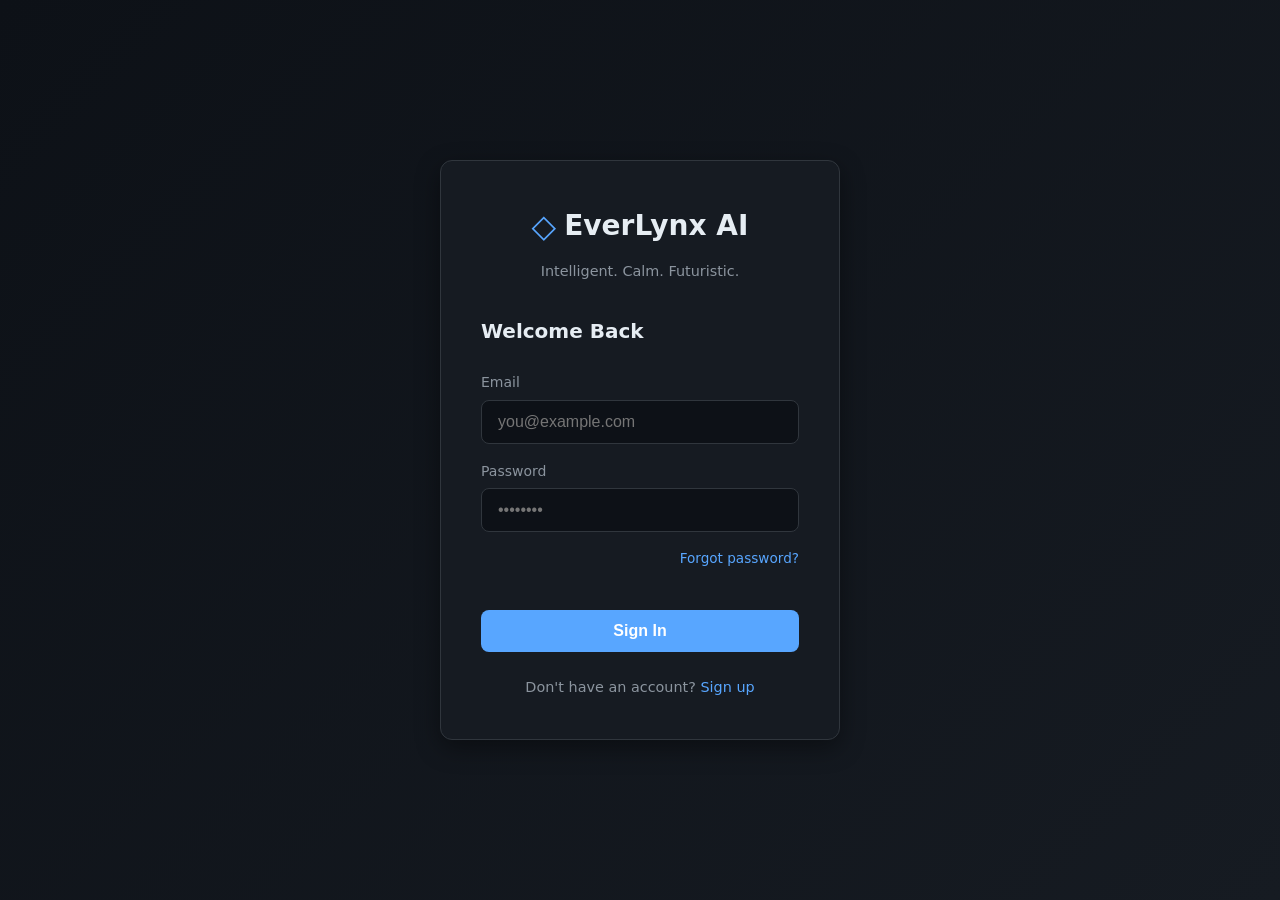
==== ai/index.html @ 21fb7fea "Update index.html" ====
<!DOCTYPE html>
<html lang="en">
<head>
    <link rel="icon" type="image/png" href="avatar.png">
    <meta charset="UTF-8">
    <meta name="viewport" content="width=device-width, initial-scale=1.0">
    <title>EverLynx AI</title>
    <link rel="stylesheet" href="style.css">
</head>
<body>
    <div id="auth-container" class="auth-container">
        <div class="auth-card">
            <div class="auth-header">
                <div class="logo">
                    <span class="logo-icon">◇</span>
                    <h1>EverLynx AI</h1>
                </div>
                <p class="auth-tagline">Intelligent. Calm. Futuristic.</p>
            </div>

            <form id="login-form" class="auth-form">
                <h2>Welcome Back</h2>
                <div class="input-group">
                    <label for="login-email">Email</label>
                    <input type="email" id="login-email" required placeholder="you@example.com">
                </div>
                <div class="input-group">
                    <label for="login-password">Password</label>
                    <input type="password" id="login-password" required placeholder="••••••••">
                </div>
                <div class="auth-row">
                    <a href="#" id="show-forgot" class="auth-link">Forgot password?</a>
                </div>
                <p id="login-error" class="auth-error"></p>
                <button type="submit" class="btn-primary">Sign In</button>
                <p class="auth-switch">Don't have an account? <a href="#" id="show-signup">Sign up</a></p>
            </form>

            <form id="signup-form" class="auth-form hidden">
                <h2>Create Account</h2>
                <div class="input-group">
                    <label for="signup-email">Email</label>
                    <input type="email" id="signup-email" required placeholder="you@example.com">
                </div>
                <div class="input-group">
                    <label for="signup-password">Password</label>
                    <input type="password" id="signup-password" required placeholder="••••••••" minlength="6">
                </div>
                <p id="signup-error" class="auth-error"></p>
                <button type="submit" class="btn-primary">Create Account</button>
                <p class="auth-switch">Already have an account? <a href="#" id="show-login">Sign in</a></p>
            </form>
        </div>
    </div>

    <div id="app-container" class="app-container">
        <aside class="sidebar">
            <div class="sidebar-header">
                <div class="logo">
                    <span class="logo-icon">◇</span>
                    <span class="logo-text">EverLynx AI</span>
                </div>
            </div>
            <nav class="sidebar-nav">
                <button id="btn-new-chat" class="nav-btn">
                    <span class="nav-icon">+</span>
                    New Chat
                </button>
                <div class="nav-section">
                    <h3>Chat History</h3>
                    <ul id="chat-history-list"></ul>
                </div>
            </nav>
            <div class="sidebar-footer">
                <button id="btn-settings" class="nav-btn">
                    <span class="nav-icon">⚙</span>
                    Settings
                </button>
                <button id="btn-profile" class="nav-btn">
                    <span id="sidebar-user-avatar" class="nav-icon">👤</span>
                    <span id="user-email-display">Profile</span>
                </button>
                <button id="btn-logout" class="nav-btn">
                    <span class="nav-icon">⎋</span>
                    Logout
                </button>
            </div>
        </aside>

        <main class="main-content">
            <header class="main-header">
                <button id="btn-toggle-sidebar" class="icon-btn" aria-label="Toggle sidebar">☰</button>
                <div class="header-actions">
                    <div class="theme-menu" id="theme-menu">
                        <button id="theme-menu-btn" class="theme-menu-btn" type="button" aria-haspopup="true" aria-expanded="false" title="Theme">
                            <span class="theme-menu-dot" aria-hidden="true"></span>
                            <span id="theme-menu-label" class="theme-menu-label">Dark</span>
                            <span class="theme-menu-chevron" aria-hidden="true">▾</span>
                        </button>
                        <div id="theme-menu-list" class="theme-menu-list hidden" role="menu" aria-label="Theme menu">
                            <button class="theme-menu-item" type="button" data-theme="dark" role="menuitem">Dark</button>
                            <button class="theme-menu-item" type="button" data-theme="everlynx" role="menuitem">Everlynx</button>
                        </div>
                    </div>
                </div>
            </header>

            <div class="chat-area">
                <div id="welcome-screen" class="welcome-screen">
                    <h2>EverLynx AI</h2>
                    <p>Your intelligent assistant for writing, code, and general Q&A.</p>
                    <div class="welcome-suggestions">
                        <button class="suggestion-btn" data-prompt="Help me write a professional email">✉️ Writing assistance</button>
                        <button class="suggestion-btn" data-prompt="Generate a React component for a todo list">💻 Code generation</button>
                        <button class="suggestion-btn" data-prompt="What are the best practices for API design?">❓ General Q&A</button>
                    </div>
                </div>
                <div id="chat-messages" class="chat-messages"></div>
            </div>

            <div class="input-area">
                <div class="input-wrapper">
                    <textarea id="chat-input" placeholder="Message EverLynx AI..." rows="1"></textarea>
                    <button id="btn-send" class="send-btn" aria-label="Send message">
                        <span>→</span>
                    </button>
                </div>
            </div>
        </main>
    </div>

    <div id="settings-modal" class="modal hidden">
        <div class="modal-content">
            <div class="modal-header">
                <h2>Settings</h2>
                <button id="btn-close-settings" class="icon-btn">×</button>
            </div>
            <div class="modal-body">
                <div class="setting-item">
                    <label>Background Music</label>
                    <div class="music-settings-container">
                        <div class="music-info">
                            <span id="settings-now-playing">Default Theme</span>
                            <audio id="settings-audio" loop autoplay preload="auto">
                                <source id="audio-source" src="default-music.mp3" type="audio/mpeg">
                            </audio>
                        </div>
                        
                        <div class="music-controls">
                            <button type="button" id="btn-settings-play" class="theme-btn">▶ Play</button>
                            <input type="file" id="music-upload-input" accept="audio/*,video/mp4" class="hidden">
                        </div>
                        <div class="volume-control">
                            <span class="nav-icon"></span>
                            <input type="range" id="music-volume" min="0" max="1" step="0.01" value="0.5">
                        </div>
                    </div>
                </div>
                

                <div class="setting-item">
                    <label>Profile Picture</label>
                    <div class="pfp-upload-container">
                        <img id="settings-pfp-preview" src="default-avatar.png" alt="Profile Preview" class="avatar-img">
                        <div class="pfp-controls">
                            <input type="file" id="pfp-upload-input" accept="image/*" class="hidden">
                            <button type="button" class="theme-btn" onclick="document.getElementById('pfp-upload-input').click()">Choose Image</button>
                        </div>
                    </div>
                </div>
                <div class="setting-item">
                    <label>Theme</label>
                    <div class="theme-toggle">
                        <button id="theme-dark" class="theme-btn">Dark</button>
                        <button id="theme-everlynx" class="theme-btn">Everlynx</button>
                    </div>
                    <p class="setting-hint">You can also switch themes from the header dropdown.</p>
                </div>
            </div>
        </div>
    </div>

    <div id="forgot-modal" class="modal hidden">
        <div class="modal-content">
            <div class="modal-header">
                <h2>Reset Password</h2>
                <button id="btn-close-forgot" class="icon-btn">×</button>
            </div>
            <div class="modal-body">
                <form id="forgot-form" class="auth-form">
                    <div class="input-group">
                        <label for="forgot-email">Email</label>
                        <input type="email" id="forgot-email" required placeholder="you@example.com">
                    </div>
                    <div class="input-group">
                        <label for="forgot-new-password">New Password</label>
                        <input type="password" id="forgot-new-password" required minlength="6" placeholder="••••••••">
                    </div>
                    <p id="forgot-error" class="auth-error"></p>
                    <button type="submit" class="btn-primary">Update Password</button>
                </form>
                <p class="setting-hint">This is a frontend-only demo. Password resets update your local browser storage only.</p>
            </div>
        </div>
    </div>

    <div id="offline-banner" class="offline-banner hidden">
        You're offline. AI features require an internet connection.
    </div>

    <script src="script.js"></script>
</body>
</html>
---- ai/style.css ----
:root {
    --sidebar-w: 260px;
    --header-h: 72px; 
    --input-h: 120px;
    --bg-primary: #0d1117;
    --bg-secondary: #161b22;
    --bg-tertiary: #21262d;
    --bg-hover: #30363d;
    --text-primary: #e6edf3;
    --text-secondary: #8b949e;
    --accent: #58a6ff;
    --accent-hover: #79b8ff;
    --accent-muted: rgba(88, 166, 255, 0.15);
    --border: #30363d;
    --user-bubble: #ffffff45;
    --assistant-bubble: #21262d;
    --error: #f85149;
    --success: #3fb950;
    --shadow: rgba(0, 0, 0, 0.4);
}

[data-theme="everlynx"] {
    --bg-primary: rgba(10, 8, 18, 0.82);
    --bg-secondary: rgba(18, 14, 28, 0.72);
    --bg-tertiary: rgba(24, 18, 40, 0.72);
    --bg-hover: rgba(36, 26, 60, 0.78);
    --text-primary: #efe9ff;
    --text-secondary: rgba(239, 233, 255, 0.72);
    --accent: #b36bff;
    --accent-hover: #d0a0ff;
    --accent-muted: rgba(179, 107, 255, 0.22);
    --border: rgba(179, 107, 255, 0.22);
    --user-bubble: rgba(179, 107, 255, 0.90);
    --assistant-bubble: rgba(20, 16, 32, 0.70);
    --error: #ff6bb0;
    --success: #b36bff;
    --shadow: rgba(0, 0, 0, 0.6);
}

[data-theme="everlynx"] body {
    position: relative;
}

[data-theme="everlynx"] body::before {
    content: '';
    position: fixed;
    inset: 0;
    background: #0a0812 url('background.gif') center center / cover no-repeat;
    filter: blur(18px) saturate(1.25) contrast(1.05);
    z-index: -2;
}

[data-theme="everlynx"] body::after {
    content: '';
    position: fixed;
    inset: 0;
    background: radial-gradient(1200px 600px at 55% 55%, rgba(179,107,255,0.25), rgba(10,8,18,0.72) 55%, rgba(10,8,18,0.88));
    z-index: -1;
}

[data-theme="everlynx"] .sidebar,
[data-theme="everlynx"] .main-content,
[data-theme="everlynx"] .main-header,
[data-theme="everlynx"] .input-area {
    background: var(--bg-secondary);
    backdrop-filter: blur(14px);
    -webkit-backdrop-filter: blur(14px);
    left: 0;
}

[data-theme="everlynx"] .auth-card {
    background: var(--bg-secondary);
    backdrop-filter: blur(8px);
}
[data-theme="everlynx"] .main-header{
    width: 98.8%;
}
[data-theme="everlynx"] .input-area {
    width: 99.0%;
}

*, *::before, *::after {
    box-sizing: border-box;
    margin: 0;
    padding: 0;
}

html {
    font-size: 16px;
    scroll-behavior: smooth;
}

body {
    font-family: 'Segoe UI', system-ui, -apple-system, sans-serif;
    background: var(--bg-primary);
    color: var(--text-primary);
    line-height: 1.6;
    min-height: 100vh;
    overflow: hidden;
    transition: background 0.3s ease, color 0.3s ease;
}

.auth-row {
    display: flex;
    justify-content: flex-end;
    margin: 0.25rem 0 0.75rem;
}

.auth-link {
    font-size: 0.85rem;
    color: var(--accent);
    text-decoration: none;
}

.auth-link:hover {
    text-decoration: underline;
}

.auth-container {
    min-height: 100vh;
    display: flex;
    align-items: center;
    justify-content: center;
    padding: 1.5rem;
    background: linear-gradient(135deg, var(--bg-primary) 0%, var(--bg-secondary) 100%);
}

.auth-card {
    width: 100%;
    max-width: 400px;
    background: var(--bg-secondary);
    border: 1px solid var(--border);
    border-radius: 12px;
    padding: 2.5rem;
    box-shadow: 0 8px 24px var(--shadow);
    animation: fadeIn 0.4s ease;
}

.auth-header {
    text-align: center;
    margin-bottom: 2rem;
}

.auth-header .logo {
    display: flex;
    align-items: center;
    justify-content: center;
    gap: 0.5rem;
    margin-bottom: 0.5rem;
}

.auth-header .logo-icon {
    font-size: 2rem;
    color: var(--accent);
}

.auth-header h1 {
    font-size: 1.75rem;
    font-weight: 600;
}

.auth-tagline {
    color: var(--text-secondary);
    font-size: 0.9rem;
}

.auth-form h2 {
    font-size: 1.25rem;
    margin-bottom: 1.5rem;
    font-weight: 600;
}

.input-group {
    margin-bottom: 1rem;
}

.input-group label {
    display: block;
    font-size: 0.875rem;
    font-weight: 500;
    margin-bottom: 0.375rem;
    color: var(--text-secondary);
}

.input-group input {
    width: 100%;
    padding: 0.75rem 1rem;
    font-size: 1rem;
    border: 1px solid var(--border);
    border-radius: 8px;
    background: var(--bg-primary);
    color: var(--text-primary);
    transition: border-color 0.2s;
}

.input-group input:focus {
    outline: none;
    border-color: var(--accent);
    box-shadow: 0 0 0 3px var(--accent-muted);
}

.auth-error {
    color: var(--error);
    font-size: 0.875rem;
    margin-bottom: 0.5rem;
    min-height: 1.25rem;
}

.btn-primary {
    width: 100%;
    padding: 0.75rem 1rem;
    font-size: 1rem;
    font-weight: 600;
    color: white;
    background: var(--accent);
    border: none;
    border-radius: 8px;
    cursor: pointer;
    transition: background 0.2s, transform 0.1s;
}

.btn-primary:hover {
    background: var(--accent-hover);
}

.btn-primary:active {
    transform: scale(0.98);
}

.auth-switch {
    text-align: center;
    margin-top: 1.5rem;
    font-size: 0.9rem;
    color: var(--text-secondary);
}

.auth-switch a {
    color: var(--accent);
    text-decoration: none;
}

.auth-switch a:hover {
    text-decoration: underline;
}

.hidden {
    display: none !important;
}

.app-container {
    display: flex;
    height: 100vh;
}

.sidebar {
    width: var(--sidebar-w);
    min-width: var(--sidebar-w);
    max-width: var(--sidebar-w);
    flex-shrink: 0;
    flex-grow: 0;
    background: var(--bg-secondary);
    border-right: 1px solid var(--border);
    display: flex;
    flex-direction: column;
    transition: transform 0.3s ease, margin 0.3s ease;
    position: fixed;
    top: 0;
    left: 0;
    bottom: 0;
    z-index: 30;
}

.sidebar-header {
    padding: 1.25rem;
    border-bottom: 1px solid var(--border);
}

.sidebar .logo {
    display: flex;
    align-items: center;
    gap: 0.5rem;
}

.sidebar .logo-icon {
    font-size: 1.5rem;
    color: var(--accent);
}

.logo-text {
    font-size: 1.125rem;
    font-weight: 600;
}

.sidebar-nav {
    flex: 1;
    overflow-y: auto;
    padding: 1rem 0;
}

.nav-btn {
    display: flex;
    align-items: center;
    gap: 0.75rem;
    width: 100%;
    padding: 0.75rem 1.25rem;
    font-size: 0.9rem;
    background: none;
    border: none;
    color: var(--text-primary);
    cursor: pointer;
    transition: background 0.2s;
    text-align: left;
}

.nav-btn:hover {
    background: var(--bg-hover);
}

.nav-icon {
    font-size: 1.1rem;
}

.nav-section {
    margin-top: 1.5rem;
    padding: 0 1rem;
}

.nav-section h3 {
    font-size: 0.75rem;
    font-weight: 600;
    text-transform: uppercase;
    letter-spacing: 0.05em;
    color: var(--text-secondary);
    margin-bottom: 0.5rem;
    padding: 0 0.5rem;
}

.nav-section ul {
    list-style: none;
}

.nav-section li {
    margin-bottom: 0.25rem;
}

.nav-section .nav-btn {
    padding: 0.5rem 0.75rem;
    font-size: 0.85rem;
    border-radius: 6px;
}

.chat-history-item {
    white-space: nowrap;
    overflow: hidden;
    text-overflow: ellipsis;
}

.sidebar-footer {
    padding: 1rem;
    border-top: 1px solid var(--border);
}

.sidebar-footer .nav-btn {
    margin-bottom: 0.25rem;
}

.main-content {
    flex: 1;
    display: flex;
    flex-direction: column;
    min-width: 0;
    margin-left: var(--sidebar-w);
    height: 100vh;
}

.main-header {
    display: flex;
    align-items: center;
    justify-content: space-between;
    padding: 1rem 1.5rem;
    border-bottom: 1px solid var(--border);
    background: var(--bg-secondary);
    position: fixed;
    top: 0;
    left: var(--sidebar-w);
    right: 0;
    z-index: 25;
    padding: 19px;
    width: 85.7%;
    transform: translateZ(0);
}

.icon-btn {
    width: 40px;
    height: 40px;
    display: flex;
    align-items: center;
    justify-content: center;
    font-size: 1.25rem;
    background: none;
    border: none;
    color: var(--text-primary);
    cursor: pointer;
    border-radius: 8px;
    transition: background 0.2s;
}

.icon-btn:hover {
    background: var(--bg-hover);
}

.theme-menu {
    position: relative;
}

.theme-menu-btn {
    display: inline-flex;
    align-items: center;
    gap: 0.6rem;
    padding: 0.45rem 0.7rem;
    font-size: 0.85rem;
    font-weight: 600;
    background: var(--bg-tertiary);
    border: 1px solid var(--border);
    border-radius: 10px;
    color: var(--text-primary);
    cursor: pointer;
    transition: background 0.2s, border-color 0.2s, transform 0.1s;
}

.theme-menu-btn:hover {
    background: var(--bg-hover);
}

.theme-menu-btn:active {
    transform: scale(0.98);
}

.theme-menu-dot {
    width: 10px;
    height: 10px;
    border-radius: 50%;
    background: var(--accent);
    box-shadow: 0 0 0 4px var(--accent-muted);
}

.theme-menu-label {
    letter-spacing: 0.01em;
}

.theme-menu-chevron {
    opacity: 0.8;
}

.theme-menu-list {
    position: absolute;
    right: 0;
    top: calc(100% + 10px);
    min-width: 180px;
    background: var(--bg-secondary);
    border: 1px solid var(--border);
    border-radius: 12px;
    padding: 0.35rem;
    box-shadow: 0 18px 48px var(--shadow);
    backdrop-filter: blur(14px);
    transform-origin: top right;
    animation: fadeIn 0.12s ease;
    z-index: 50;
}

.theme-menu-item {
    width: 100%;
    text-align: left;
    padding: 0.65rem 0.7rem;
    border: none;
    border-radius: 10px;
    background: transparent;
    color: var(--text-primary);
    cursor: pointer;
    transition: background 0.15s;
    font-weight: 600;
}

.theme-menu-item:hover {
    background: var(--bg-hover);
}

.theme-menu-item.active {
    background: var(--accent-muted);
    border: 1px solid var(--border);
}

.chat-area {
    overflow-y: auto;
    height: 100vh;
    padding: calc(var(--header-h) + 1rem) 1.5rem calc(var(--input-h) + 1rem);
}

.welcome-screen {
    max-width: 640px;
    margin: 4rem auto;
    text-align: center;
    animation: fadeIn 0.5s ease;
}

.welcome-screen h2 {
    font-size: 2rem;
    margin-bottom: 0.5rem;
    background: linear-gradient(135deg, var(--accent), #a371f7);
    -webkit-background-clip: text;
    -webkit-text-fill-color: transparent;
    background-clip: text;
}

.welcome-screen p {
    color: var(--text-secondary);
    margin-bottom: 2rem;
}

.welcome-suggestions {
    display: flex;
    flex-wrap: wrap;
    gap: 0.75rem;
    justify-content: center;
}

.suggestion-btn {
    padding: 0.75rem 1.25rem;
    font-size: 0.9rem;
    background: var(--bg-tertiary);
    border: 1px solid var(--border);
    border-radius: 8px;
    color: var(--text-primary);
    cursor: pointer;
    transition: all 0.2s;
}

.suggestion-btn:hover {
    background: var(--accent-muted);
    border-color: var(--accent);
}

.chat-messages {
    max-width: 800px;
    margin: 0 auto;
}

.message {
    margin-bottom: 1.5rem;
    animation: slideUp 0.3s ease;
}

.message-header {
    display: flex;
    align-items: center;
    gap: 0.5rem;
    margin-bottom: 0.5rem;
}

.message-avatar {
    width: 32px;
    height: 32px;
    border-radius: 50%;
    display: flex;
    align-items: center;
    justify-content: center;
    font-size: 0.9rem;
    overflow: hidden;
}

.avatar-img {
    width: 100%;
    height: 100%;
    object-fit: cover;
    display: block;
}

.message.user .message-avatar {
    background: var(--user-bubble);
}

.message.assistant .message-avatar {
    background: var(--accent);
}

.message-role {
    font-size: 0.875rem;
    font-weight: 600;
}

.message-content {
    padding: 1rem 1.25rem;
    border-radius: 12px;
    line-height: 1.7;
    word-wrap: break-word;
}

.message-content:not(.markdown) {
    white-space: pre-wrap;
}

.message-content.markdown {
    white-space: normal;
}

.message.user .message-content {
    background: var(--user-bubble);
    color: white;
    margin-left: 2.5rem;
}

.message.assistant .message-content {
    background: var(--assistant-bubble);
    border: 1px solid var(--border);
    margin-left: 2.5rem;
}

.message.streaming .message-content::after {
    content: '▌';
    animation: blink 1s infinite;
    color: var(--accent);
}

.message-content .code-block {
    display: block;
    margin: 0.75rem 0;
    padding: 1rem;
    background: var(--bg-primary);
    border: 1px solid var(--border);
    border-radius: 8px;
    overflow-x: auto;
    font-family: 'Consolas', 'Monaco', monospace;
    font-size: 0.875rem;
    line-height: 1.5;
}

.message-content h1,
.message-content h2,
.message-content h3,
.message-content h4 {
    margin: 1rem 0 0.5rem;
    font-weight: 600;
    line-height: 1.3;
}

.message-content h1 { font-size: 1.5rem; }
.message-content h2 { font-size: 1.25rem; }
.message-content h3 { font-size: 1.1rem; }
.message-content h4 { font-size: 1rem; }

.message-content h1:first-child,
.message-content h2:first-child,
.message-content h3:first-child,
.message-content h4:first-child {
    margin-top: 0;
}

.message-content p {
    margin: 0.5rem 0;
}

.message-content ul,
.message-content ol {
    margin: 0.5rem 0;
    padding-left: 1.5rem;
}

.message-content li {
    margin: 0.25rem 0;
}

.message-content strong {
    font-weight: 700;
}

.message-content em {
    font-style: italic;
}

.message-content code {
    font-family: 'Consolas', 'Monaco', monospace;
    font-size: 0.9em;
    background: var(--bg-primary);
    padding: 0.15em 0.4em;
    border-radius: 4px;
}

.message-content .code-block code {
    padding: 0;
    background: none;
}

.input-area {
    padding: 1rem 1.5rem 1.5rem;
    position: fixed;
    left: var(--sidebar-w);
    right: 0;
    bottom: 0;
    z-index: 25;
    transform: translateZ(0);
}

.input-wrapper {
    display: flex;
    gap: 0.75rem;
    align-items: flex-end;
    max-width: 800px;
    margin: 0 auto;
    padding: 0.5rem;
    background: var(--bg-primary);
    border: 1px solid var(--border);
    border-radius: 12px;
    transition: border-color 0.2s;
}

.input-wrapper:focus-within {
    border-color: var(--accent);
    box-shadow: 0 0 0 3px var(--accent-muted);
}

#chat-input {
    flex: 1;
    padding: 0.75rem 0;
    font-size: 1rem;
    background: none;
    border: none;
    color: var(--text-primary);
    resize: none;
    font-family: inherit;
    line-height: 1.5;
}

#chat-input::placeholder {
    color: var(--text-secondary);
}

#chat-input:focus {
    outline: none;
}

.send-btn {
    width: 44px;
    height: 44px;
    display: flex;
    align-items: center;
    justify-content: center;
    font-size: 1.25rem;
    background: var(--accent);
    color: white;
    border: none;
    border-radius: 10px;
    cursor: pointer;
    transition: background 0.2s, transform 0.1s;
}

.send-btn:hover {
    background: var(--accent-hover);
}

.send-btn:active {
    transform: scale(0.95);
}

.send-btn:disabled {
    opacity: 0.5;
    cursor: not-allowed;
}

.input-hint {
    text-align: center;
    font-size: 0.75rem;
    color: var(--text-secondary);
    margin-top: 0.5rem;
}

.modal {
    position: fixed;
    inset: 0;
    background: rgba(0, 0, 0, 0.6);
    display: flex;
    align-items: center;
    justify-content: center;
    z-index: 1000;
    padding: 1rem;
    animation: fadeIn 0.2s ease;
}

.modal-content {
    width: 100%;
    max-width: 480px;
    background: var(--bg-secondary);
    border: 1px solid var(--border);
    border-radius: 12px;
    box-shadow: 0 16px 48px var(--shadow);
    animation: slideUp 0.3s ease;
}

.modal-header {
    display: flex;
    align-items: center;
    justify-content: space-between;
    padding: 1.25rem 1.5rem;
    border-bottom: 1px solid var(--border);
}

.modal-header h2 {
    font-size: 1.25rem;
}

.modal-body {
    padding: 1.5rem;
}

.setting-item {
    margin-bottom: 1.5rem;
}

.setting-item:last-child {
    margin-bottom: 0;
}

.setting-item label {
    display: block;
    font-size: 0.875rem;
    font-weight: 500;
    margin-bottom: 0.5rem;
}

.setting-item input {
    width: 100%;
    padding: 0.75rem 1rem;
    font-size: 0.9rem;
    border: 1px solid var(--border);
    border-radius: 8px;
    background: var(--bg-primary);
    color: var(--text-primary);
}

.setting-hint {
    font-size: 0.8rem;
    color: var(--text-secondary);
    margin-top: 0.5rem;
}

.theme-toggle {
    display: flex;
    gap: 0.5rem;
}

.theme-btn {
    padding: 0.5rem 1rem;
    font-size: 0.9rem;
    background: var(--bg-tertiary);
    border: 1px solid var(--border);
    border-radius: 8px;
    color: var(--text-primary);
    cursor: pointer;
    transition: all 0.2s;
}

.theme-btn.active {
    background: var(--accent-muted);
    border-color: var(--accent);
    color: var(--accent);
}

.theme-btn:hover {
    background: var(--bg-hover);
}

.offline-banner {
    position: fixed;
    bottom: 0;
    left: 0;
    right: 0;
    padding: 0.75rem 1.5rem;
    background: var(--error);
    color: white;
    text-align: center;
    font-size: 0.9rem;
    z-index: 999;
    animation: slideUp 0.3s ease;
}

@keyframes fadeIn {
    from { opacity: 0; }
    to { opacity: 1; }
}

@keyframes slideUp {
    from {
        opacity: 0;
        transform: translateY(10px);
    }
    to {
        opacity: 1;
        transform: translateY(0);
    }
}

@keyframes blink {
    0%, 50% { opacity: 1; }
    51%, 100% { opacity: 0; }
}
@media (max-width: 768px) {
    .sidebar {
        position: fixed;
        top: 0;
        left: 0;
        bottom: 0;
        z-index: 100;
        transform: translateX(-100%);
    }

    .sidebar.open {
        transform: translateX(0);
    }

    .main-content {
        width: 100%;
        margin-left: 0;
    }

    .main-header {
        left: 0;
    }

    .input-area {
        left: 0;
    }

    .welcome-screen {
        margin: 2rem auto;
    }

    .welcome-screen h2 {
        font-size: 1.5rem;
    }

    .welcome-suggestions {
        flex-direction: column;
    }

    .suggestion-btn {
        width: 100%;
    }

    .message.user .message-content,
    .message.assistant .message-content {
        margin-left: 0;
    }
}

@media (max-width: 480px) {
    .auth-card {
        padding: 1.5rem;
    }

    .chat-area {
        padding-left: 1rem;
        padding-right: 1rem;
    }

    .input-area {
        padding: 0.75rem 1rem;
    }
}
.pfp-upload-container {
    display: flex;
    align-items: center;
    gap: 1.5rem;
    margin-top: 0.5rem;
}

#settings-pfp-preview {
    width: 60px;
    height: 60px;
    border-radius: 50%;
    object-fit: cover;
    border: 2px solid var(--accent);
}

[data-theme="everlynx"] #settings-pfp-preview {
    border-color: rgba(179, 107, 255, 0.5);
    box-shadow: 0 0 10px rgba(179, 107, 255, 0.2);
}
#sidebar-user-avatar .avatar-img {
    width: 20px;
    height: 20px;
    border-radius: 50%;
    object-fit: cover;
    display: inline-block;
    vertical-align: middle;
}

.pfp-controls {
    display: flex;
    flex-direction: column;
    gap: 0.5rem;
}

.error-btn {
    color: var(--error) !important;
    border-color: rgba(248, 81, 73, 0.3) !important;
}

.error-btn:hover {
    background: rgba(248, 81, 73, 0.1) !important;
}
#sidebar-user-avatar {
    display: inline-flex;
    align-items: center;
    justify-content: center;
    width: 24px;
    height: 24px;
    flex-shrink: 0;
}

#sidebar-user-avatar .avatar-img {
    width: 100%;
    height: 100%;
    border-radius: 50%;
    object-fit: cover;
}

.default-pfp {
    background: var(--bg-tertiary);
    size: 100%;
    padding: 2px;
    border: 1px solid var(--border);
}
.music-settings-container {
    background: var(--bg-primary);
    border: 1px solid var(--border);
    border-radius: 12px;
    padding: 1rem;
    display: flex;
    flex-direction: column;
    gap: 1rem;
}

.music-info {
    font-weight: 600;
    color: var(--accent);
    text-align: center;
    border-bottom: 1px solid var(--border);
    padding-bottom: 0.5rem;
}

.music-controls {
    display: flex;
    gap: 0.5rem;
    justify-content: center;
}

[data-theme="everlynx"] .music-settings-container {
    background: rgba(30, 20, 50, 0.4);
    border-color: rgba(179, 107, 255, 0.2);
}
#music-name-input {
    width: 100%;
    padding: 12px;
    margin: 20px 0;
    background: rgba(255, 255, 255, 0.05);
    border: 1px solid rgba(179, 107, 255, 0.3);
    border-radius: 6px;
    color: white;
    font-size: 1rem;
}

#music-name-input:focus {
    border-color: var(--accent);
    outline: none;
}

::-webkit-scrollbar {
    width: 6px;
    height: 6px;
}

::-webkit-scrollbar-track {
    background: transparent;
}

::-webkit-scrollbar-thumb {
    background: rgba(179, 107, 255, 0.2); 
    border-radius: 10px;
    transition: background 0.3s ease;
}

::-webkit-scrollbar-thumb:hover {
    background: rgba(179, 107, 255, 0.5); 
    box-shadow: 0 0 10px rgba(179, 107, 255, 0.2);
}

* {
    scrollbar-width: thin;
    scrollbar-color: rgba(179, 107, 255, 0.2) transparent;
}
.chat-area::-webkit-scrollbar,
.sidebar-nav::-webkit-scrollbar {
    width: 4px;
}

.chat-area:hover::-webkit-scrollbar-thumb,
.sidebar-nav:hover::-webkit-scrollbar-thumb {
    background: var(--accent); 

}
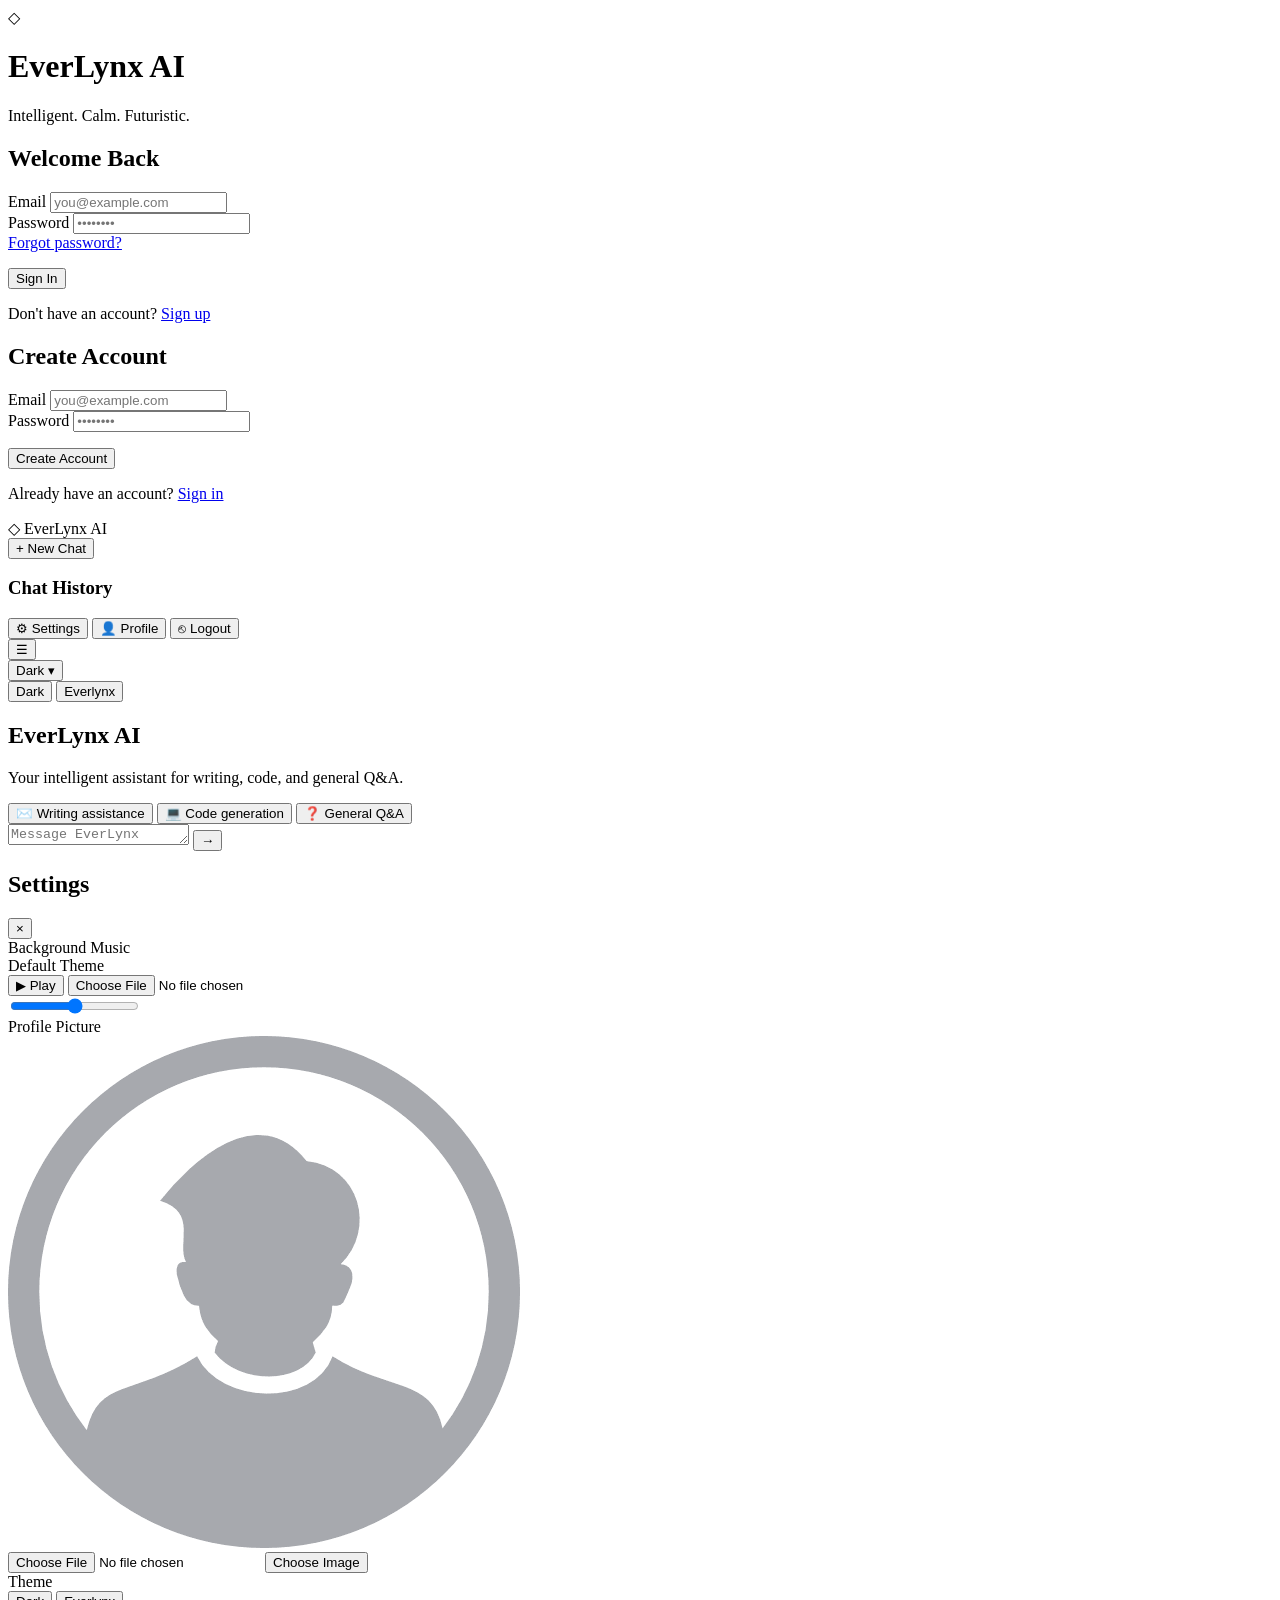
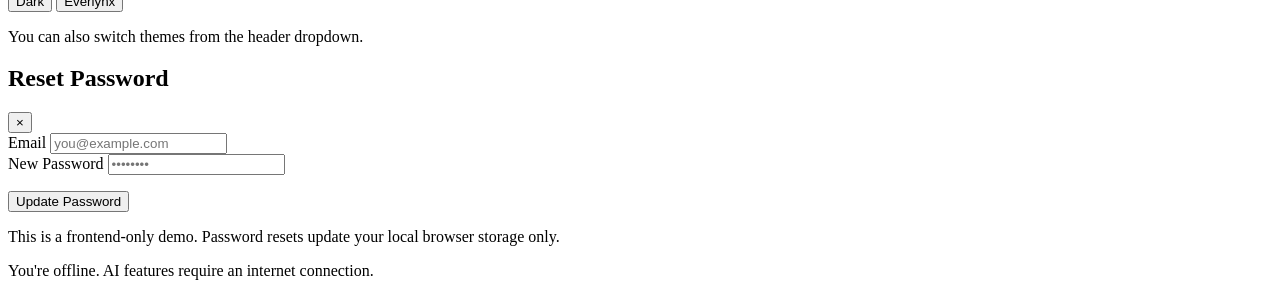
==== commit ea613003: "Update index.html" ====
--- a/ai/index.html
+++ b/ai/index.html
@@ -4,8 +4,8 @@
     <link rel="icon" type="image/png" href="avatar.png">
     <meta charset="UTF-8">
     <meta name="viewport" content="width=device-width, initial-scale=1.0">
-    <title>EverLynx AI</title>
-    <link rel="stylesheet" href="style.css">
+    <title>Everlynx AI</title>
+    <link rel="stylesheet" href="everlynx.css">
 </head>
 <body>
     <div id="auth-container" class="auth-container">
@@ -212,3 +212,4 @@
 </body>
 </html>
 
+
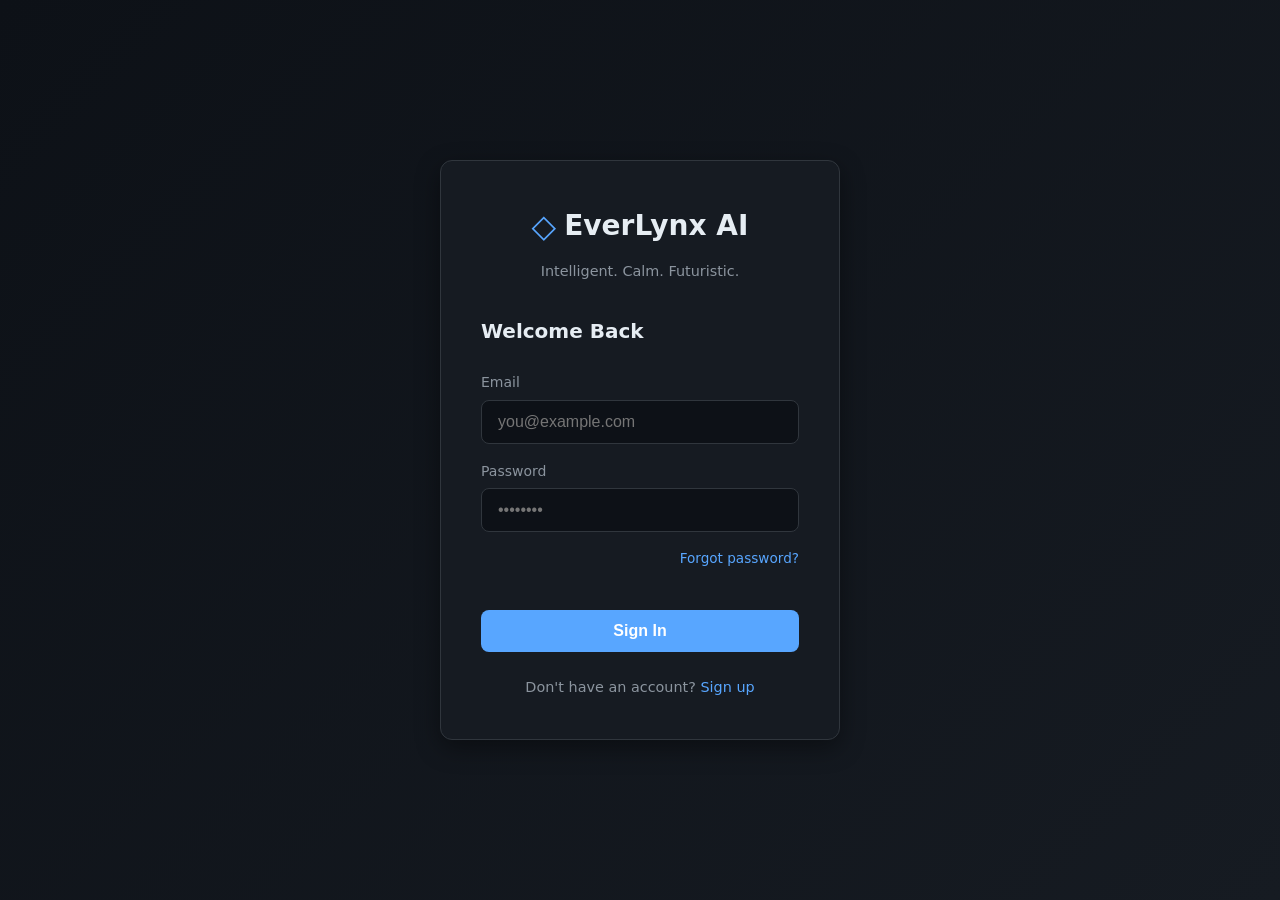
==== commit 3a68f248: "Add files via upload" ====
--- a/ai/index.html
+++ b/ai/index.html
@@ -4,8 +4,8 @@
     <link rel="icon" type="image/png" href="avatar.png">
     <meta charset="UTF-8">
     <meta name="viewport" content="width=device-width, initial-scale=1.0">
-    <title>Everlynx AI</title>
-    <link rel="stylesheet" href="everlynx.css">
+    <title>EverLynx AI</title>
+    <link rel="stylesheet" href="css/style.css">
 </head>
 <body>
     <div id="auth-container" class="auth-container">
@@ -211,5 +211,3 @@
     <script src="script.js"></script>
 </body>
 </html>
-
-
--- a/ai/css/style.css
+++ b/ai/css/style.css
@@ -0,0 +1,1109 @@
+
+:root {
+    --sidebar-w: 260px;
+    --header-h: 72px; 
+    --input-h: 120px;
+    --bg-primary: #0d1117;
+    --bg-secondary: #161b22;
+    --bg-tertiary: #21262d;
+    --bg-hover: #30363d;
+    --text-primary: #e6edf3;
+    --text-secondary: #8b949e;
+    --accent: #58a6ff;
+    --accent-hover: #79b8ff;
+    --accent-muted: rgba(88, 166, 255, 0.15);
+    --border: #30363d;
+    --user-bubble: #ffffff45;
+    --assistant-bubble: #21262d;
+    --error: #f85149;
+    --success: #3fb950;
+    --shadow: rgba(0, 0, 0, 0.4);
+}
+
+[data-theme="everlynx"] {
+    --bg-primary: rgba(10, 8, 18, 0.82);
+    --bg-secondary: rgba(18, 14, 28, 0.72);
+    --bg-tertiary: rgba(24, 18, 40, 0.72);
+    --bg-hover: rgba(36, 26, 60, 0.78);
+    --text-primary: #efe9ff;
+    --text-secondary: rgba(239, 233, 255, 0.72);
+    --accent: #b36bff;
+    --accent-hover: #d0a0ff;
+    --accent-muted: rgba(179, 107, 255, 0.22);
+    --border: rgba(179, 107, 255, 0.22);
+    --user-bubble: rgba(179, 107, 255, 0.90);
+    --assistant-bubble: rgba(20, 16, 32, 0.70);
+    --error: #ff6bb0;
+    --success: #b36bff;
+    --shadow: rgba(0, 0, 0, 0.6);
+}
+
+[data-theme="everlynx"] body {
+    position: relative;
+}
+
+[data-theme="everlynx"] body::before {
+    content: '';
+    position: fixed;
+    inset: 0;
+    background: #0a0812 url('background.gif') center center / cover no-repeat;
+    filter: blur(18px) saturate(1.25) contrast(1.05);
+    z-index: -2;
+}
+
+[data-theme="everlynx"] body::after {
+    content: '';
+    position: fixed;
+    inset: 0;
+    background: radial-gradient(1200px 600px at 55% 55%, rgba(179,107,255,0.25), rgba(10,8,18,0.72) 55%, rgba(10,8,18,0.88));
+    z-index: -1;
+}
+
+[data-theme="everlynx"] .sidebar,
+[data-theme="everlynx"] .main-content,
+[data-theme="everlynx"] .main-header,
+[data-theme="everlynx"] .input-area {
+    background: var(--bg-secondary);
+    backdrop-filter: blur(14px);
+    -webkit-backdrop-filter: blur(14px);
+    left: 0;
+}
+
+[data-theme="everlynx"] .auth-card {
+    background: var(--bg-secondary);
+    backdrop-filter: blur(8px);
+}
+[data-theme="everlynx"] .main-header{
+    width: 98.8%;
+}
+[data-theme="everlynx"] .input-area {
+    width: 99.0%;
+}
+
+*, *::before, *::after {
+    box-sizing: border-box;
+    margin: 0;
+    padding: 0;
+}
+
+html {
+    font-size: 16px;
+    scroll-behavior: smooth;
+}
+
+body {
+    font-family: 'Segoe UI', system-ui, -apple-system, sans-serif;
+    background: var(--bg-primary);
+    color: var(--text-primary);
+    line-height: 1.6;
+    min-height: 100vh;
+    overflow: hidden;
+    transition: background 0.3s ease, color 0.3s ease;
+}
+
+.auth-row {
+    display: flex;
+    justify-content: flex-end;
+    margin: 0.25rem 0 0.75rem;
+}
+
+.auth-link {
+    font-size: 0.85rem;
+    color: var(--accent);
+    text-decoration: none;
+}
+
+.auth-link:hover {
+    text-decoration: underline;
+}
+
+.auth-container {
+    min-height: 100vh;
+    display: flex;
+    align-items: center;
+    justify-content: center;
+    padding: 1.5rem;
+    background: linear-gradient(135deg, var(--bg-primary) 0%, var(--bg-secondary) 100%);
+}
+
+.auth-card {
+    width: 100%;
+    max-width: 400px;
+    background: var(--bg-secondary);
+    border: 1px solid var(--border);
+    border-radius: 12px;
+    padding: 2.5rem;
+    box-shadow: 0 8px 24px var(--shadow);
+    animation: fadeIn 0.4s ease;
+}
+
+.auth-header {
+    text-align: center;
+    margin-bottom: 2rem;
+}
+
+.auth-header .logo {
+    display: flex;
+    align-items: center;
+    justify-content: center;
+    gap: 0.5rem;
+    margin-bottom: 0.5rem;
+}
+
+.auth-header .logo-icon {
+    font-size: 2rem;
+    color: var(--accent);
+}
+
+.auth-header h1 {
+    font-size: 1.75rem;
+    font-weight: 600;
+}
+
+.auth-tagline {
+    color: var(--text-secondary);
+    font-size: 0.9rem;
+}
+
+.auth-form h2 {
+    font-size: 1.25rem;
+    margin-bottom: 1.5rem;
+    font-weight: 600;
+}
+
+.input-group {
+    margin-bottom: 1rem;
+}
+
+.input-group label {
+    display: block;
+    font-size: 0.875rem;
+    font-weight: 500;
+    margin-bottom: 0.375rem;
+    color: var(--text-secondary);
+}
+
+.input-group input {
+    width: 100%;
+    padding: 0.75rem 1rem;
+    font-size: 1rem;
+    border: 1px solid var(--border);
+    border-radius: 8px;
+    background: var(--bg-primary);
+    color: var(--text-primary);
+    transition: border-color 0.2s;
+}
+
+.input-group input:focus {
+    outline: none;
+    border-color: var(--accent);
+    box-shadow: 0 0 0 3px var(--accent-muted);
+}
+
+.auth-error {
+    color: var(--error);
+    font-size: 0.875rem;
+    margin-bottom: 0.5rem;
+    min-height: 1.25rem;
+}
+
+.btn-primary {
+    width: 100%;
+    padding: 0.75rem 1rem;
+    font-size: 1rem;
+    font-weight: 600;
+    color: white;
+    background: var(--accent);
+    border: none;
+    border-radius: 8px;
+    cursor: pointer;
+    transition: background 0.2s, transform 0.1s;
+}
+
+.btn-primary:hover {
+    background: var(--accent-hover);
+}
+
+.btn-primary:active {
+    transform: scale(0.98);
+}
+
+.auth-switch {
+    text-align: center;
+    margin-top: 1.5rem;
+    font-size: 0.9rem;
+    color: var(--text-secondary);
+}
+
+.auth-switch a {
+    color: var(--accent);
+    text-decoration: none;
+}
+
+.auth-switch a:hover {
+    text-decoration: underline;
+}
+
+.hidden {
+    display: none !important;
+}
+
+.app-container {
+    display: flex;
+    height: 100vh;
+}
+
+.sidebar {
+    width: var(--sidebar-w);
+    min-width: var(--sidebar-w);
+    max-width: var(--sidebar-w);
+    flex-shrink: 0;
+    flex-grow: 0;
+    background: var(--bg-secondary);
+    border-right: 1px solid var(--border);
+    display: flex;
+    flex-direction: column;
+    transition: transform 0.3s ease, margin 0.3s ease;
+    position: fixed;
+    top: 0;
+    left: 0;
+    bottom: 0;
+    z-index: 30;
+}
+
+.sidebar-header {
+    padding: 1.25rem;
+    border-bottom: 1px solid var(--border);
+}
+
+.sidebar .logo {
+    display: flex;
+    align-items: center;
+    gap: 0.5rem;
+}
+
+.sidebar .logo-icon {
+    font-size: 1.5rem;
+    color: var(--accent);
+}
+
+.logo-text {
+    font-size: 1.125rem;
+    font-weight: 600;
+}
+
+.sidebar-nav {
+    flex: 1;
+    overflow-y: auto;
+    padding: 1rem 0;
+}
+
+.nav-btn {
+    display: flex;
+    align-items: center;
+    gap: 0.75rem;
+    width: 100%;
+    padding: 0.75rem 1.25rem;
+    font-size: 0.9rem;
+    background: none;
+    border: none;
+    color: var(--text-primary);
+    cursor: pointer;
+    transition: background 0.2s;
+    text-align: left;
+}
+
+.nav-btn:hover {
+    background: var(--bg-hover);
+}
+
+.nav-icon {
+    font-size: 1.1rem;
+}
+
+.nav-section {
+    margin-top: 1.5rem;
+    padding: 0 1rem;
+}
+
+.nav-section h3 {
+    font-size: 0.75rem;
+    font-weight: 600;
+    text-transform: uppercase;
+    letter-spacing: 0.05em;
+    color: var(--text-secondary);
+    margin-bottom: 0.5rem;
+    padding: 0 0.5rem;
+}
+
+.nav-section ul {
+    list-style: none;
+}
+
+.nav-section li {
+    margin-bottom: 0.25rem;
+}
+
+.nav-section .nav-btn {
+    padding: 0.5rem 0.75rem;
+    font-size: 0.85rem;
+    border-radius: 6px;
+}
+
+.chat-history-item {
+    white-space: nowrap;
+    overflow: hidden;
+    text-overflow: ellipsis;
+}
+
+.sidebar-footer {
+    padding: 1rem;
+    border-top: 1px solid var(--border);
+}
+
+.sidebar-footer .nav-btn {
+    margin-bottom: 0.25rem;
+}
+
+.main-content {
+    flex: 1;
+    display: flex;
+    flex-direction: column;
+    min-width: 0;
+    margin-left: var(--sidebar-w);
+    height: 100vh;
+}
+
+.main-header {
+    display: flex;
+    align-items: center;
+    justify-content: space-between;
+    padding: 1rem 1.5rem;
+    border-bottom: 1px solid var(--border);
+    background: var(--bg-secondary);
+    position: fixed;
+    top: 0;
+    left: var(--sidebar-w);
+    right: 0;
+    z-index: 25;
+    padding: 19px;
+    width: 85.7%;
+    transform: translateZ(0);
+}
+
+.icon-btn {
+    width: 40px;
+    height: 40px;
+    display: flex;
+    align-items: center;
+    justify-content: center;
+    font-size: 1.25rem;
+    background: none;
+    border: none;
+    color: var(--text-primary);
+    cursor: pointer;
+    border-radius: 8px;
+    transition: background 0.2s;
+}
+
+.icon-btn:hover {
+    background: var(--bg-hover);
+}
+
+.theme-menu {
+    position: relative;
+}
+
+.theme-menu-btn {
+    display: inline-flex;
+    align-items: center;
+    gap: 0.6rem;
+    padding: 0.45rem 0.7rem;
+    font-size: 0.85rem;
+    font-weight: 600;
+    background: var(--bg-tertiary);
+    border: 1px solid var(--border);
+    border-radius: 10px;
+    color: var(--text-primary);
+    cursor: pointer;
+    transition: background 0.2s, border-color 0.2s, transform 0.1s;
+}
+
+.theme-menu-btn:hover {
+    background: var(--bg-hover);
+}
+
+.theme-menu-btn:active {
+    transform: scale(0.98);
+}
+
+.theme-menu-dot {
+    width: 10px;
+    height: 10px;
+    border-radius: 50%;
+    background: var(--accent);
+    box-shadow: 0 0 0 4px var(--accent-muted);
+}
+
+.theme-menu-label {
+    letter-spacing: 0.01em;
+}
+
+.theme-menu-chevron {
+    opacity: 0.8;
+}
+
+.theme-menu-list {
+    position: absolute;
+    right: 0;
+    top: calc(100% + 10px);
+    min-width: 180px;
+    background: var(--bg-secondary);
+    border: 1px solid var(--border);
+    border-radius: 12px;
+    padding: 0.35rem;
+    box-shadow: 0 18px 48px var(--shadow);
+    backdrop-filter: blur(14px);
+    transform-origin: top right;
+    animation: fadeIn 0.12s ease;
+    z-index: 50;
+}
+
+.theme-menu-item {
+    width: 100%;
+    text-align: left;
+    padding: 0.65rem 0.7rem;
+    border: none;
+    border-radius: 10px;
+    background: transparent;
+    color: var(--text-primary);
+    cursor: pointer;
+    transition: background 0.15s;
+    font-weight: 600;
+}
+
+.theme-menu-item:hover {
+    background: var(--bg-hover);
+}
+
+.theme-menu-item.active {
+    background: var(--accent-muted);
+    border: 1px solid var(--border);
+}
+
+.chat-area {
+    overflow-y: auto;
+    height: 100vh;
+    padding: calc(var(--header-h) + 1rem) 1.5rem calc(var(--input-h) + 1rem);
+}
+
+.welcome-screen {
+    max-width: 640px;
+    margin: 4rem auto;
+    text-align: center;
+    animation: fadeIn 0.5s ease;
+}
+
+.welcome-screen h2 {
+    font-size: 2rem;
+    margin-bottom: 0.5rem;
+    background: linear-gradient(135deg, var(--accent), #a371f7);
+    -webkit-background-clip: text;
+    -webkit-text-fill-color: transparent;
+    background-clip: text;
+}
+
+.welcome-screen p {
+    color: var(--text-secondary);
+    margin-bottom: 2rem;
+}
+
+.welcome-suggestions {
+    display: flex;
+    flex-wrap: wrap;
+    gap: 0.75rem;
+    justify-content: center;
+}
+
+.suggestion-btn {
+    padding: 0.75rem 1.25rem;
+    font-size: 0.9rem;
+    background: var(--bg-tertiary);
+    border: 1px solid var(--border);
+    border-radius: 8px;
+    color: var(--text-primary);
+    cursor: pointer;
+    transition: all 0.2s;
+}
+
+.suggestion-btn:hover {
+    background: var(--accent-muted);
+    border-color: var(--accent);
+}
+
+.chat-messages {
+    max-width: 800px;
+    margin: 0 auto;
+}
+
+.message {
+    margin-bottom: 1.5rem;
+    animation: slideUp 0.3s ease;
+}
+
+.message-header {
+    display: flex;
+    align-items: center;
+    gap: 0.5rem;
+    margin-bottom: 0.5rem;
+}
+
+.message-avatar {
+    width: 32px;
+    height: 32px;
+    border-radius: 50%;
+    display: flex;
+    align-items: center;
+    justify-content: center;
+    font-size: 0.9rem;
+    overflow: hidden;
+}
+
+.avatar-img {
+    width: 100%;
+    height: 100%;
+    object-fit: cover;
+    display: block;
+}
+
+.message.user .message-avatar {
+    background: var(--user-bubble);
+}
+
+.message.assistant .message-avatar {
+    background: var(--accent);
+}
+
+.message-role {
+    font-size: 0.875rem;
+    font-weight: 600;
+}
+
+.message-content {
+    padding: 1rem 1.25rem;
+    border-radius: 12px;
+    line-height: 1.7;
+    word-wrap: break-word;
+}
+
+.message-content:not(.markdown) {
+    white-space: pre-wrap;
+}
+
+.message-content.markdown {
+    white-space: normal;
+}
+
+.message.user .message-content {
+    background: var(--user-bubble);
+    color: white;
+    margin-left: 2.5rem;
+}
+
+.message.assistant .message-content {
+    background: var(--assistant-bubble);
+    border: 1px solid var(--border);
+    margin-left: 2.5rem;
+}
+
+.message.streaming .message-content::after {
+    content: '▌';
+    animation: blink 1s infinite;
+    color: var(--accent);
+}
+
+.message-content .code-block {
+    display: block;
+    margin: 0.75rem 0;
+    padding: 1rem;
+    background: var(--bg-primary);
+    border: 1px solid var(--border);
+    border-radius: 8px;
+    overflow-x: auto;
+    font-family: 'Consolas', 'Monaco', monospace;
+    font-size: 0.875rem;
+    line-height: 1.5;
+}
+
+.message-content h1,
+.message-content h2,
+.message-content h3,
+.message-content h4 {
+    margin: 1rem 0 0.5rem;
+    font-weight: 600;
+    line-height: 1.3;
+}
+
+.message-content h1 { font-size: 1.5rem; }
+.message-content h2 { font-size: 1.25rem; }
+.message-content h3 { font-size: 1.1rem; }
+.message-content h4 { font-size: 1rem; }
+
+.message-content h1:first-child,
+.message-content h2:first-child,
+.message-content h3:first-child,
+.message-content h4:first-child {
+    margin-top: 0;
+}
+
+.message-content p {
+    margin: 0.5rem 0;
+}
+
+.message-content ul,
+.message-content ol {
+    margin: 0.5rem 0;
+    padding-left: 1.5rem;
+}
+
+.message-content li {
+    margin: 0.25rem 0;
+}
+
+.message-content strong {
+    font-weight: 700;
+}
+
+.message-content em {
+    font-style: italic;
+}
+
+.message-content code {
+    font-family: 'Consolas', 'Monaco', monospace;
+    font-size: 0.9em;
+    background: var(--bg-primary);
+    padding: 0.15em 0.4em;
+    border-radius: 4px;
+}
+
+.message-content .code-block code {
+    padding: 0;
+    background: none;
+}
+
+.input-area {
+    padding: 1rem 1.5rem 1.5rem;
+    position: fixed;
+    left: var(--sidebar-w);
+    right: 0;
+    bottom: 0;
+    z-index: 25;
+    transform: translateZ(0);
+}
+
+.input-wrapper {
+    display: flex;
+    gap: 0.75rem;
+    align-items: flex-end;
+    max-width: 800px;
+    margin: 0 auto;
+    padding: 0.5rem;
+    background: var(--bg-primary);
+    border: 1px solid var(--border);
+    border-radius: 12px;
+    transition: border-color 0.2s;
+}
+
+.input-wrapper:focus-within {
+    border-color: var(--accent);
+    box-shadow: 0 0 0 3px var(--accent-muted);
+}
+
+#chat-input {
+    flex: 1;
+    padding: 0.75rem 0;
+    font-size: 1rem;
+    background: none;
+    border: none;
+    color: var(--text-primary);
+    resize: none;
+    font-family: inherit;
+    line-height: 1.5;
+}
+
+#chat-input::placeholder {
+    color: var(--text-secondary);
+}
+
+#chat-input:focus {
+    outline: none;
+}
+
+.send-btn {
+    width: 44px;
+    height: 44px;
+    display: flex;
+    align-items: center;
+    justify-content: center;
+    font-size: 1.25rem;
+    background: var(--accent);
+    color: white;
+    border: none;
+    border-radius: 10px;
+    cursor: pointer;
+    transition: background 0.2s, transform 0.1s;
+}
+
+.send-btn:hover {
+    background: var(--accent-hover);
+}
+
+.send-btn:active {
+    transform: scale(0.95);
+}
+
+.send-btn:disabled {
+    opacity: 0.5;
+    cursor: not-allowed;
+}
+
+.input-hint {
+    text-align: center;
+    font-size: 0.75rem;
+    color: var(--text-secondary);
+    margin-top: 0.5rem;
+}
+
+.modal {
+    position: fixed;
+    inset: 0;
+    background: rgba(0, 0, 0, 0.6);
+    display: flex;
+    align-items: center;
+    justify-content: center;
+    z-index: 1000;
+    padding: 1rem;
+    animation: fadeIn 0.2s ease;
+}
+
+.modal-content {
+    width: 100%;
+    max-width: 480px;
+    background: var(--bg-secondary);
+    border: 1px solid var(--border);
+    border-radius: 12px;
+    box-shadow: 0 16px 48px var(--shadow);
+    animation: slideUp 0.3s ease;
+}
+
+.modal-header {
+    display: flex;
+    align-items: center;
+    justify-content: space-between;
+    padding: 1.25rem 1.5rem;
+    border-bottom: 1px solid var(--border);
+}
+
+.modal-header h2 {
+    font-size: 1.25rem;
+}
+
+.modal-body {
+    padding: 1.5rem;
+}
+
+.setting-item {
+    margin-bottom: 1.5rem;
+}
+
+.setting-item:last-child {
+    margin-bottom: 0;
+}
+
+.setting-item label {
+    display: block;
+    font-size: 0.875rem;
+    font-weight: 500;
+    margin-bottom: 0.5rem;
+}
+
+.setting-item input {
+    width: 100%;
+    padding: 0.75rem 1rem;
+    font-size: 0.9rem;
+    border: 1px solid var(--border);
+    border-radius: 8px;
+    background: var(--bg-primary);
+    color: var(--text-primary);
+}
+
+.setting-hint {
+    font-size: 0.8rem;
+    color: var(--text-secondary);
+    margin-top: 0.5rem;
+}
+
+.theme-toggle {
+    display: flex;
+    gap: 0.5rem;
+}
+
+.theme-btn {
+    padding: 0.5rem 1rem;
+    font-size: 0.9rem;
+    background: var(--bg-tertiary);
+    border: 1px solid var(--border);
+    border-radius: 8px;
+    color: var(--text-primary);
+    cursor: pointer;
+    transition: all 0.2s;
+}
+
+.theme-btn.active {
+    background: var(--accent-muted);
+    border-color: var(--accent);
+    color: var(--accent);
+}
+
+.theme-btn:hover {
+    background: var(--bg-hover);
+}
+
+.offline-banner {
+    position: fixed;
+    bottom: 0;
+    left: 0;
+    right: 0;
+    padding: 0.75rem 1.5rem;
+    background: var(--error);
+    color: white;
+    text-align: center;
+    font-size: 0.9rem;
+    z-index: 999;
+    animation: slideUp 0.3s ease;
+}
+
+@keyframes fadeIn {
+    from { opacity: 0; }
+    to { opacity: 1; }
+}
+
+@keyframes slideUp {
+    from {
+        opacity: 0;
+        transform: translateY(10px);
+    }
+    to {
+        opacity: 1;
+        transform: translateY(0);
+    }
+}
+
+@keyframes blink {
+    0%, 50% { opacity: 1; }
+    51%, 100% { opacity: 0; }
+}
+@media (max-width: 768px) {
+    .sidebar {
+        position: fixed;
+        top: 0;
+        left: 0;
+        bottom: 0;
+        z-index: 100;
+        transform: translateX(-100%);
+    }
+
+    .sidebar.open {
+        transform: translateX(0);
+    }
+
+    .main-content {
+        width: 100%;
+        margin-left: 0;
+    }
+
+    .main-header {
+        left: 0;
+    }
+
+    .input-area {
+        left: 0;
+    }
+
+    .welcome-screen {
+        margin: 2rem auto;
+    }
+
+    .welcome-screen h2 {
+        font-size: 1.5rem;
+    }
+
+    .welcome-suggestions {
+        flex-direction: column;
+    }
+
+    .suggestion-btn {
+        width: 100%;
+    }
+
+    .message.user .message-content,
+    .message.assistant .message-content {
+        margin-left: 0;
+    }
+}
+
+@media (max-width: 480px) {
+    .auth-card {
+        padding: 1.5rem;
+    }
+
+    .chat-area {
+        padding-left: 1rem;
+        padding-right: 1rem;
+    }
+
+    .input-area {
+        padding: 0.75rem 1rem;
+    }
+}
+.pfp-upload-container {
+    display: flex;
+    align-items: center;
+    gap: 1.5rem;
+    margin-top: 0.5rem;
+}
+
+#settings-pfp-preview {
+    width: 60px;
+    height: 60px;
+    border-radius: 50%;
+    object-fit: cover;
+    border: 2px solid var(--accent);
+}
+
+[data-theme="everlynx"] #settings-pfp-preview {
+    border-color: rgba(179, 107, 255, 0.5);
+    box-shadow: 0 0 10px rgba(179, 107, 255, 0.2);
+}
+#sidebar-user-avatar .avatar-img {
+    width: 20px;
+    height: 20px;
+    border-radius: 50%;
+    object-fit: cover;
+    display: inline-block;
+    vertical-align: middle;
+}
+
+.pfp-controls {
+    display: flex;
+    flex-direction: column;
+    gap: 0.5rem;
+}
+
+.error-btn {
+    color: var(--error) !important;
+    border-color: rgba(248, 81, 73, 0.3) !important;
+}
+
+.error-btn:hover {
+    background: rgba(248, 81, 73, 0.1) !important;
+}
+#sidebar-user-avatar {
+    display: inline-flex;
+    align-items: center;
+    justify-content: center;
+    width: 24px;
+    height: 24px;
+    flex-shrink: 0;
+}
+
+#sidebar-user-avatar .avatar-img {
+    width: 100%;
+    height: 100%;
+    border-radius: 50%;
+    object-fit: cover;
+}
+
+.default-pfp {
+    background: var(--bg-tertiary);
+    size: 100%;
+    padding: 2px;
+    border: 1px solid var(--border);
+}
+.music-settings-container {
+    background: var(--bg-primary);
+    border: 1px solid var(--border);
+    border-radius: 12px;
+    padding: 1rem;
+    display: flex;
+    flex-direction: column;
+    gap: 1rem;
+}
+
+.music-info {
+    font-weight: 600;
+    color: var(--accent);
+    text-align: center;
+    border-bottom: 1px solid var(--border);
+    padding-bottom: 0.5rem;
+}
+
+.music-controls {
+    display: flex;
+    gap: 0.5rem;
+    justify-content: center;
+}
+
+[data-theme="everlynx"] .music-settings-container {
+    background: rgba(30, 20, 50, 0.4);
+    border-color: rgba(179, 107, 255, 0.2);
+}
+#music-name-input {
+    width: 100%;
+    padding: 12px;
+    margin: 20px 0;
+    background: rgba(255, 255, 255, 0.05);
+    border: 1px solid rgba(179, 107, 255, 0.3);
+    border-radius: 6px;
+    color: white;
+    font-size: 1rem;
+}
+
+#music-name-input:focus {
+    border-color: var(--accent);
+    outline: none;
+}
+
+::-webkit-scrollbar {
+    width: 6px;
+    height: 6px;
+}
+
+::-webkit-scrollbar-track {
+    background: transparent;
+}
+
+::-webkit-scrollbar-thumb {
+    background: rgba(179, 107, 255, 0.2); 
+    border-radius: 10px;
+    transition: background 0.3s ease;
+}
+
+::-webkit-scrollbar-thumb:hover {
+    background: rgba(179, 107, 255, 0.5); 
+    box-shadow: 0 0 10px rgba(179, 107, 255, 0.2);
+}
+
+* {
+    scrollbar-width: thin;
+    scrollbar-color: rgba(179, 107, 255, 0.2) transparent;
+}
+.chat-area::-webkit-scrollbar,
+.sidebar-nav::-webkit-scrollbar {
+    width: 4px;
+}
+
+.chat-area:hover::-webkit-scrollbar-thumb,
+.sidebar-nav:hover::-webkit-scrollbar-thumb {
+    background: var(--accent); 
+}
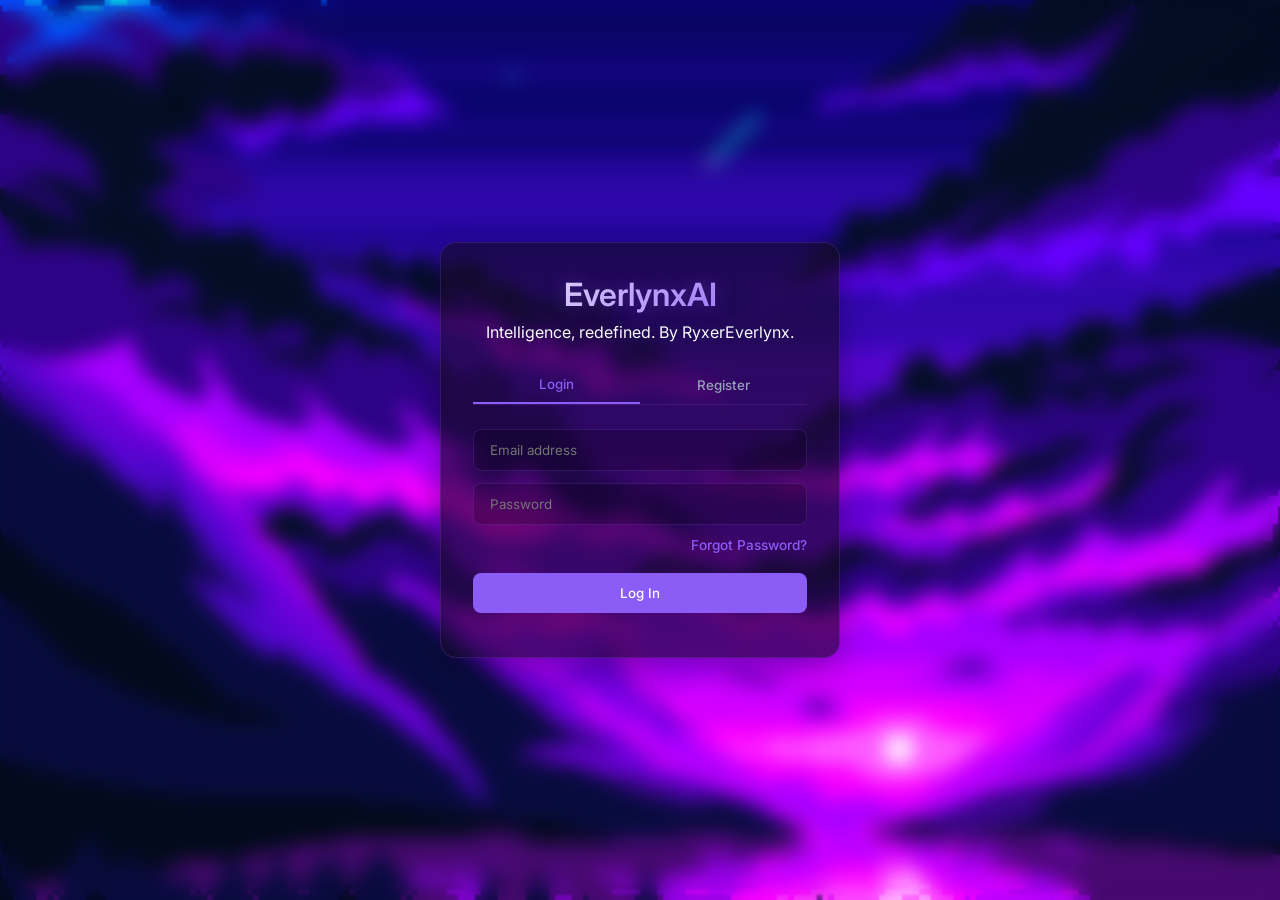
==== commit 4571d6ef: "Add files via upload" ====
--- a/ai/index.html
+++ b/ai/index.html
@@ -1,213 +1,144 @@
 <!DOCTYPE html>
 <html lang="en">
 <head>
-    <link rel="icon" type="image/png" href="avatar.png">
     <meta charset="UTF-8">
     <meta name="viewport" content="width=device-width, initial-scale=1.0">
-    <title>EverLynx AI</title>
-    <link rel="stylesheet" href="css/style.css">
+    <title>EverlynxAI | Created by RyxerYT</title>
+    <link rel="stylesheet" href="style.css">
+    <link rel="stylesheet" href="https://cdnjs.cloudflare.com/ajax/libs/font-awesome/6.4.0/css/all.min.css">
+    <link href="https://fonts.googleapis.com/css2?family=Inter:wght@300;400;500;600&display=swap" rel="stylesheet">
 </head>
-<body>
-    <div id="auth-container" class="auth-container">
-        <div class="auth-card">
-            <div class="auth-header">
-                <div class="logo">
-                    <span class="logo-icon">◇</span>
-                    <h1>EverLynx AI</h1>
-                </div>
-                <p class="auth-tagline">Intelligent. Calm. Futuristic.</p>
+<body data-theme="everlynx">
+
+    <div id="auth-screen" class="auth-wrapper glass-panel">
+        <div class="auth-box">
+            <h1 class="glow-text">EverlynxAI</h1>
+            <p>Intelligence, redefined. By RyxerEverlynx.</p>
+            
+            <div class="auth-tabs">
+                <button id="tab-login" class="active">Login</button>
+                <button id="tab-register">Register</button>
             </div>
 
-            <form id="login-form" class="auth-form">
-                <h2>Welcome Back</h2>
-                <div class="input-group">
-                    <label for="login-email">Email</label>
-                    <input type="email" id="login-email" required placeholder="you@example.com">
+            <form id="auth-form">
+                <input type="email" id="auth-email" placeholder="Email address" required>
+                <input type="password" id="auth-password" placeholder="Password" required>
+                
+                <div class="auth-options">
+                    <button type="button" id="forgot-password-link" class="text-link">Forgot Password?</button>
+                    <button type="button" id="back-to-login-link" class="text-link hidden">Back to Login</button>
                 </div>
-                <div class="input-group">
-                    <label for="login-password">Password</label>
-                    <input type="password" id="login-password" required placeholder="••••••••">
-                </div>
-                <div class="auth-row">
-                    <a href="#" id="show-forgot" class="auth-link">Forgot password?</a>
-                </div>
-                <p id="login-error" class="auth-error"></p>
-                <button type="submit" class="btn-primary">Sign In</button>
-                <p class="auth-switch">Don't have an account? <a href="#" id="show-signup">Sign up</a></p>
+
+                <button type="submit" id="auth-submit-btn" class="primary-btn">Log In</button>
             </form>
 
-            <form id="signup-form" class="auth-form hidden">
-                <h2>Create Account</h2>
-                <div class="input-group">
-                    <label for="signup-email">Email</label>
-                    <input type="email" id="signup-email" required placeholder="you@example.com">
-                </div>
-                <div class="input-group">
-                    <label for="signup-password">Password</label>
-                    <input type="password" id="signup-password" required placeholder="••••••••" minlength="6">
-                </div>
-                <p id="signup-error" class="auth-error"></p>
-                <button type="submit" class="btn-primary">Create Account</button>
-                <p class="auth-switch">Already have an account? <a href="#" id="show-login">Sign in</a></p>
-            </form>
+            <p id="auth-error" class="error-text"></p>
+            <p id="auth-success" class="success-text"></p>
         </div>
     </div>
 
-    <div id="app-container" class="app-container">
-        <aside class="sidebar">
+    <div id="app-screen" class="app-layout hidden">
+        
+        <aside id="sidebar" class="sidebar glass-panel">
             <div class="sidebar-header">
-                <div class="logo">
-                    <span class="logo-icon">◇</span>
-                    <span class="logo-text">EverLynx AI</span>
+                <h2 class="glow-text">EverlynxAI</h2>
+                <button id="mobile-close-sidebar" class="icon-btn mobile-only"><i class="fa-solid fa-xmark"></i></button>
+            </div>
+
+            <div class="profile-widget">
+                <div class="avatar-container">
+                    <img id="user-avatar-display" src="assets/default-avatar.png" alt="User Avatar">
+                    <input type="file" id="avatar-upload" accept="image/*" hidden>
+                    <button class="edit-avatar-btn" onclick="document.getElementById('avatar-upload').click()"><i class="fa-solid fa-pen"></i></button>
                 </div>
+                <h3 id="user-display-name">User</h3>
             </div>
+
             <nav class="sidebar-nav">
-                <button id="btn-new-chat" class="nav-btn">
-                    <span class="nav-icon">+</span>
-                    New Chat
-                </button>
                 <div class="nav-section">
-                    <h3>Chat History</h3>
-                    <ul id="chat-history-list"></ul>
+                    <h4>Settings</h4>
+                    <button class="nav-btn" id="open-settings-btn"><i class="fa-solid fa-sliders"></i> Preferences</button>
+                    <button class="nav-btn" id="clear-chat-btn"><i class="fa-solid fa-trash-can"></i> Clear History</button>
+                </div>
+                
+                <div class="nav-section">
+                    <h4>Themes</h4>
+                    <div class="theme-selector">
+                        <button class="theme-btn active" data-set-theme="everlynx">Everlynx</button>
+                        <button class="theme-btn" data-set-theme="dark">Dark</button>
+                        <button class="theme-btn" data-set-theme="light">Light</button>
+                    </div>
                 </div>
             </nav>
-            <div class="sidebar-footer">
-                <button id="btn-settings" class="nav-btn">
-                    <span class="nav-icon">⚙</span>
-                    Settings
-                </button>
-                <button id="btn-profile" class="nav-btn">
-                    <span id="sidebar-user-avatar" class="nav-icon">👤</span>
-                    <span id="user-email-display">Profile</span>
-                </button>
-                <button id="btn-logout" class="nav-btn">
-                    <span class="nav-icon">⎋</span>
-                    Logout
-                </button>
+
+            <div class="music-player glass-panel-inner">
+                <div class="music-info">
+                    <i class="fa-solid fa-music"></i>
+                    <span id="track-name">default-music.mp3</span>
+                </div>
+                <div class="music-controls">
+                    <button id="music-play-btn" class="icon-btn"><i class="fa-solid fa-play"></i></button>
+                    <input type="range" id="volume-slider" min="0" max="1" step="0.1" value="0.5">
+                    <label for="custom-music-upload" class="icon-btn"><i class="fa-solid fa-upload"></i></label>
+                    <input type="file" id="custom-music-upload" accept="audio/*" hidden>
+                </div>
+                <audio id="bg-audio" loop src="assets/default-music.mp3"></audio>
             </div>
+
+            <button id="logout-btn" class="nav-btn danger"><i class="fa-solid fa-right-from-bracket"></i> Disconnect</button>
+            <div class="creator-tag">Created by RyxerYT</div>
         </aside>
 
-        <main class="main-content">
-            <header class="main-header">
-                <button id="btn-toggle-sidebar" class="icon-btn" aria-label="Toggle sidebar">☰</button>
-                <div class="header-actions">
-                    <div class="theme-menu" id="theme-menu">
-                        <button id="theme-menu-btn" class="theme-menu-btn" type="button" aria-haspopup="true" aria-expanded="false" title="Theme">
-                            <span class="theme-menu-dot" aria-hidden="true"></span>
-                            <span id="theme-menu-label" class="theme-menu-label">Dark</span>
-                            <span class="theme-menu-chevron" aria-hidden="true">▾</span>
-                        </button>
-                        <div id="theme-menu-list" class="theme-menu-list hidden" role="menu" aria-label="Theme menu">
-                            <button class="theme-menu-item" type="button" data-theme="dark" role="menuitem">Dark</button>
-                            <button class="theme-menu-item" type="button" data-theme="everlynx" role="menuitem">Everlynx</button>
-                        </div>
+        <main class="chat-container">
+            <header class="chat-header glass-panel">
+                <button id="mobile-open-sidebar" class="icon-btn mobile-only"><i class="fa-solid fa-bars"></i></button>
+                <div class="ai-status">
+                    <div class="ai-avatar"><img src="assets/avatar.png" alt="EverlynxAI"></div>
+                    <div>
+                        <h3>EverlynxAI</h3>
+                        <span class="status-indicator">Online</span>
                     </div>
                 </div>
             </header>
+            
 
-            <div class="chat-area">
-                <div id="welcome-screen" class="welcome-screen">
-                    <h2>EverLynx AI</h2>
-                    <p>Your intelligent assistant for writing, code, and general Q&A.</p>
-                    <div class="welcome-suggestions">
-                        <button class="suggestion-btn" data-prompt="Help me write a professional email">✉️ Writing assistance</button>
-                        <button class="suggestion-btn" data-prompt="Generate a React component for a todo list">💻 Code generation</button>
-                        <button class="suggestion-btn" data-prompt="What are the best practices for API design?">❓ General Q&A</button>
+
+            <div id="chat-history" class="chat-history">
+                <div class="message ai-message fade-in">
+                    <div class="msg-avatar"><img src="assets/avatar.png" alt="EverlynxAI"></div>
+                    <div class="msg-bubble glass-panel">
+                        <p>Greetings. I am EverlynxAI, an advanced neural framework initialized by RyxerYT. How may I assist you today?</p>
+                        <span class="timestamp">Just now</span>
                     </div>
-                </div>
-                <div id="chat-messages" class="chat-messages"></div>
+                </div> 
             </div>
 
-            <div class="input-area">
-                <div class="input-wrapper">
-                    <textarea id="chat-input" placeholder="Message EverLynx AI..." rows="1"></textarea>
-                    <button id="btn-send" class="send-btn" aria-label="Send message">
-                        <span>→</span>
-                    </button>
-                </div>
+            <div class="input-area glass-panel">
+                <form id="chat-form">
+                    <input type="text" id="chat-input" placeholder="Communicate with EverlynxAI..." autocomplete="off">
+                    <button type="submit" id="send-btn" class="primary-btn icon-btn"><i class="fa-solid fa-paper-plane"></i></button>
+                </form>
             </div>
         </main>
     </div>
 
-    <div id="settings-modal" class="modal hidden">
-        <div class="modal-content">
+    <div id="settings-modal" class="modal-overlay hidden">
+        <div class="modal-content glass-panel">
             <div class="modal-header">
-                <h2>Settings</h2>
-                <button id="btn-close-settings" class="icon-btn">×</button>
+                <h2>System Preferences</h2>
+                <button id="close-settings-btn" class="icon-btn"><i class="fa-solid fa-xmark"></i></button>
             </div>
             <div class="modal-body">
-                <div class="setting-item">
-                    <label>Background Music</label>
-                    <div class="music-settings-container">
-                        <div class="music-info">
-                            <span id="settings-now-playing">Default Theme</span>
-                            <audio id="settings-audio" loop autoplay preload="auto">
-                                <source id="audio-source" src="default-music.mp3" type="audio/mpeg">
-                            </audio>
-                        </div>
-                        
-                        <div class="music-controls">
-                            <button type="button" id="btn-settings-play" class="theme-btn">▶ Play</button>
-                            <input type="file" id="music-upload-input" accept="audio/*,video/mp4" class="hidden">
-                        </div>
-                        <div class="volume-control">
-                            <span class="nav-icon"></span>
-                            <input type="range" id="music-volume" min="0" max="1" step="0.01" value="0.5">
-                        </div>
-                    </div>
-                </div>
-                
-
-                <div class="setting-item">
-                    <label>Profile Picture</label>
-                    <div class="pfp-upload-container">
-                        <img id="settings-pfp-preview" src="default-avatar.png" alt="Profile Preview" class="avatar-img">
-                        <div class="pfp-controls">
-                            <input type="file" id="pfp-upload-input" accept="image/*" class="hidden">
-                            <button type="button" class="theme-btn" onclick="document.getElementById('pfp-upload-input').click()">Choose Image</button>
-                        </div>
-                    </div>
-                </div>
-                <div class="setting-item">
-                    <label>Theme</label>
-                    <div class="theme-toggle">
-                        <button id="theme-dark" class="theme-btn">Dark</button>
-                        <button id="theme-everlynx" class="theme-btn">Everlynx</button>
-                    </div>
-                    <p class="setting-hint">You can also switch themes from the header dropdown.</p>
+                <div class="setting-group">
+                    <label for="api-key-input">External API Key (Optional)</label>
+                    <p class="setting-desc">If left blank, EverlynxAI will utilize its internal simulated neural network.</p>
+                    <input type="password" id="api-key-input" placeholder="sk-...">
+                    <button id="save-api-key-btn" class="secondary-btn">Save Key</button>
                 </div>
             </div>
         </div>
     </div>
 
-    <div id="forgot-modal" class="modal hidden">
-        <div class="modal-content">
-            <div class="modal-header">
-                <h2>Reset Password</h2>
-                <button id="btn-close-forgot" class="icon-btn">×</button>
-            </div>
-            <div class="modal-body">
-                <form id="forgot-form" class="auth-form">
-                    <div class="input-group">
-                        <label for="forgot-email">Email</label>
-                        <input type="email" id="forgot-email" required placeholder="you@example.com">
-                    </div>
-                    <div class="input-group">
-                        <label for="forgot-new-password">New Password</label>
-                        <input type="password" id="forgot-new-password" required minlength="6" placeholder="••••••••">
-                    </div>
-                    <p id="forgot-error" class="auth-error"></p>
-                    <button type="submit" class="btn-primary">Update Password</button>
-                </form>
-                <p class="setting-hint">This is a frontend-only demo. Password resets update your local browser storage only.</p>
-            </div>
-        </div>
-    </div>
-
-    <div id="offline-banner" class="offline-banner hidden">
-        You're offline. AI features require an internet connection.
-    </div>
-
     <script src="script.js"></script>
 </body>
-</html>
+</html>
--- a/ai/style.css
+++ b/ai/style.css
@@ -0,0 +1,289 @@
+:root {
+    /* DEFAULT THEME: EVERLYNX (Purple Glassmorphism) */
+    --bg-image: url('assets/background.gif');
+    --bg-color: #0d0614;
+    --primary: #8b5cf6;
+    --primary-hover: #7c3aed;
+    --text-main: #f8fafc;
+    --text-muted: #94a3b8;
+    --glass-bg: rgba(20, 10, 30, 0.6);
+    --glass-border: rgba(139, 92, 246, 0.2);
+    --ai-bubble: rgba(139, 92, 246, 0.15);
+    --user-bubble: rgba(255, 255, 255, 0.1);
+    --danger: #ef4444;
+    --success: #10b981;
+}
+
+[data-theme="dark"] {
+    --bg-image: none;
+    --bg-color: #0f172a;
+    --primary: #3b82f6;
+    --primary-hover: #2563eb;
+    --text-main: #f8fafc;
+    --text-muted: #94a3b8;
+    --glass-bg: #1e293b;
+    --glass-border: #334155;
+    --ai-bubble: #1e293b;
+    --user-bubble: #3b82f6;
+}
+
+[data-theme="light"] {
+    --bg-image: none;
+    --bg-color: #f8fafc;
+    --primary: #6366f1;
+    --primary-hover: #4f46e5;
+    --text-main: #0f172a;
+    --text-muted: #64748b;
+    --glass-bg: #ffffff;
+    --glass-border: #e2e8f0;
+    --ai-bubble: #f1f5f9;
+    --user-bubble: #6366f1;
+}
+
+/* Global Reset & Typography */
+* {
+    margin: 0;
+    padding: 0;
+    box-sizing: border-box;
+    font-family: 'Inter', sans-serif;
+}
+
+body {
+    background-color: var(--bg-color);
+    background-image: var(--bg-image);
+    backdrop-filter: blur(10px);
+    background-size: cover;
+    background-position: center;
+    background-attachment: fixed;
+    color: var(--text-main);
+    height: 100vh;
+    overflow: hidden;
+    transition: background 0.4s ease, color 0.4s ease;
+}
+
+/* Glassmorphism Utilities */
+.glass-panel {
+    background: var(--glass-bg);
+    backdrop-filter: blur(12px);
+    -webkit-backdrop-filter: blur(12px);
+    border: 1px solid var(--glass-border);
+    border-radius: 16px;
+    box-shadow: 0 8px 32px 0 rgba(0, 0, 0, 0.3);
+}
+.glass-panel-inner {
+    background: rgba(0, 0, 0, 0.2);
+    border: 1px solid var(--glass-border);
+    border-radius: 12px;
+}
+[data-theme="light"] .glass-panel-inner { background: rgba(0,0,0,0.03); }
+
+/* Buttons & Inputs */
+input[type="text"], input[type="email"], input[type="password"] {
+    width: 100%;
+    padding: 12px 16px;
+    background: rgba(0, 0, 0, 0.2);
+    border: 1px solid var(--glass-border);
+    border-radius: 8px;
+    color: var(--text-main);
+    outline: none;
+    transition: border-color 0.3s, box-shadow 0.3s;
+}
+[data-theme="light"] input { background: #fff; }
+input:focus { border-color: var(--primary); box-shadow: 0 0 8px rgba(139, 92, 246, 0.3); }
+
+button { cursor: pointer; border: none; font-weight: 500; transition: all 0.3s ease; }
+.primary-btn { background: var(--primary); color: #fff; padding: 12px 24px; border-radius: 8px; width: 100%; margin-top: 8px; }
+.primary-btn:hover { background: var(--primary-hover); }
+.secondary-btn { background: transparent; border: 1px solid var(--glass-border); color: var(--text-main); padding: 12px 24px; border-radius: 8px; width: 100%; }
+.secondary-btn:hover { background: rgba(255,255,255,0.05); }
+.icon-btn { background: transparent; color: var(--text-main); font-size: 1.2rem; display: flex; align-items: center; justify-content: center; padding: 8px; border-radius: 8px; }
+.icon-btn:hover { background: var(--glass-border); }
+
+/* Auth System Specifics */
+.auth-options { display: flex; justify-content: flex-end; margin-bottom: 12px; }
+.text-link { background: none; border: none; color: var(--primary); font-size: 0.85rem; padding: 0; }
+.text-link:hover { text-decoration: underline; }
+.error-text { color: var(--danger); font-size: 0.85rem; margin-top: 12px; }
+.success-text { color: var(--success); font-size: 0.85rem; margin-top: 12px; }
+
+/* Animations */
+.fade-in { animation: fadeIn 0.4s ease forwards; }
+.slide-up { animation: slideUp 0.4s ease forwards; }
+@keyframes fadeIn { from { opacity: 0; } to { opacity: 1; } }
+@keyframes slideUp { from { opacity: 0; transform: translateY(10px); } to { opacity: 1; transform: translateY(0); } }
+
+/* Layout & Spacing */
+.hidden { display: none !important; }
+.mobile-only { display: none; }
+
+/* Auth Screen */
+.auth-wrapper { position: absolute; top: 50%; left: 50%; transform: translate(-50%, -50%); width: 100%; max-width: 400px; padding: 32px; text-align: center; }
+.glow-text { font-size: 2rem; font-weight: 600; background: linear-gradient(135deg, #fff, var(--primary)); -webkit-background-clip: text; -webkit-text-fill-color: transparent; text-shadow: 0 0 20px rgba(139, 92, 246, 0.4); margin-bottom: 8px; }
+.auth-tabs { display: flex; margin: 24px 0; border-bottom: 1px solid var(--glass-border); }
+.auth-tabs button { flex: 1; padding: 10px; background: transparent; color: var(--text-muted); }
+.auth-tabs button.active { color: var(--primary); border-bottom: 2px solid var(--primary); }
+#auth-form input { margin-bottom: 12px; }
+
+/* App Layout */
+.app-layout { display: flex; height: 100vh; padding: 16px; gap: 16px; }
+
+/* Sidebar */
+.sidebar { width: 280px; display: flex; flex-direction: column; padding: 24px; gap: 24px; }
+.sidebar-header { display: flex; justify-content: space-between; align-items: center; }
+.profile-widget { display: flex; align-items: center; gap: 12px; }
+.avatar-container { position: relative; width: 48px; height: 48px; }
+.avatar-container img { width: 100%; height: 100%; border-radius: 50%; object-fit: cover; }
+.edit-avatar-btn { position: absolute; bottom: -4px; right: -4px; background: var(--primary); border-radius: 50%; padding: 4px; font-size: 0.6rem; color: #fff; }
+.sidebar-nav { flex: 1; display: flex; flex-direction: column; gap: 24px; }
+.nav-section h4 { font-size: 0.75rem; text-transform: uppercase; color: var(--text-muted); margin-bottom: 8px; letter-spacing: 1px; }
+.nav-btn { display: flex; align-items: center; gap: 12px; width: 100%; padding: 10px; border-radius: 8px; background: transparent; color: var(--text-main); text-align: left; }
+.nav-btn:hover { background: rgba(255,255,255,0.05); }
+.nav-btn.danger { color: var(--danger); }
+.nav-btn.danger:hover { background: rgba(239, 68, 68, 0.1); }
+.theme-selector { display: flex; background: rgba(0,0,0,0.2); border-radius: 8px; padding: 4px; }
+.theme-btn { flex: 1; padding: 6px; font-size: 0.8rem; border-radius: 6px; background: transparent; color: var(--text-muted); }
+.theme-btn.active { background: var(--primary); color: #fff; }
+
+.music-player { padding: 12px; display: flex; flex-direction: column; gap: 8px; }
+.music-info { display: flex; align-items: center; gap: 8px; font-size: 0.85rem; color: var(--text-muted); }
+.music-info span { white-space: nowrap; overflow: hidden; text-overflow: ellipsis; max-width: 150px; }
+.music-controls { display: flex; align-items: center; gap: 8px; }
+#volume-slider { flex: 1; accent-color: var(--primary); height: 4px; }
+
+.creator-tag { text-align: center; font-size: 0.75rem; color: var(--text-muted); }
+
+/* Main Chat Area */
+.chat-container { flex: 1; display: flex; flex-direction: column; position: relative; max-width: 1000px; margin: 0 auto; width: 100%; }
+.chat-header { padding: 16px 24px; display: flex; align-items: center; gap: 16px; margin-bottom: 16px; }
+.ai-status { display: flex; align-items: center; gap: 12px; }
+.ai-avatar { width: 40px; height: 40px; border-radius: 50%; background: var(--primary); display: flex; align-items: center; justify-content: center; color: #fff; font-size: 1.2rem; }
+.status-indicator { font-size: 0.75rem; color: var(--success); display: flex; align-items: center; gap: 4px; }
+.status-indicator::before { content: ''; width: 6px; height: 6px; background: var(--success); border-radius: 50%; box-shadow: 0 0 6px var(--success); }
+
+.chat-history { flex: 1; overflow-y: auto; padding: 0 16px 24px 16px; display: flex; flex-direction: column; gap: 24px; scroll-behavior: smooth; }
+.chat-history::-webkit-scrollbar { width: 6px; }
+.chat-history::-webkit-scrollbar-thumb { background: var(--glass-border); border-radius: 10px; }
+
+/* Messages */
+.message { display: flex; gap: 16px; max-width: 85%; }
+.message.user-message { align-self: flex-end; flex-direction: row-reverse; }
+.msg-avatar { width: 36px; height: 36px; border-radius: 50%; background: var(--glass-border); flex-shrink: 0; display: flex; align-items: center; justify-content: center; overflow: hidden; }
+.msg-avatar img { width: 100%; height: 100%; object-fit: cover; }
+.msg-bubble { padding: 16px; border-radius: 16px; line-height: 1.5; font-size: 0.95rem; position: relative; }
+.ai-message .msg-bubble {  border: 1px solid var(--glass-border); border-top-left-radius: 4px; }
+.user-message .msg-bubble {  border: 1px solid var(--glass-border); border-top-right-radius: 4px; color: var(--text-main); }
+[data-theme="light"] .user-message .msg-bubble { color: var(--text-main); }
+.timestamp { display: block; font-size: 0.7rem; color: var(--text-muted); margin-top: 8px; text-align: right; }
+
+.typing-indicator { display: flex; gap: 4px; padding: 8px 12px; }
+.typing-dot { width: 6px; height: 6px; background: var(--primary); border-radius: 50%; animation: typing 1.4s infinite ease-in-out both; }
+.typing-dot:nth-child(1) { animation-delay: -0.32s; }
+.typing-dot:nth-child(2) { animation-delay: -0.16s; }
+@keyframes typing { 0%, 80%, 100% { transform: scale(0); } 40% { transform: scale(1); } }
+
+/* Input Area */
+.input-area { padding: 12px; margin-bottom: 8px; }
+#chat-form { display: flex; gap: 12px; }
+#chat-input { background: transparent; border: none; font-size: 1rem; }
+#chat-input:focus { box-shadow: none; }
+#send-btn { width: 48px; height: 48px; flex-shrink: 0; border-radius: 12px; }
+
+/* Modals */
+.modal-overlay { position: fixed; top: 0; left: 0; width: 100%; height: 100%; background: rgba(0,0,0,0.5); backdrop-filter: blur(4px); display: flex; align-items: center; justify-content: center; z-index: 100; }
+.modal-content { width: 90%; max-width: 400px; padding: 24px; }
+.modal-header { display: flex; justify-content: space-between; align-items: center; margin-bottom: 24px; }
+.setting-group { display: flex; flex-direction: column; gap: 8px; }
+.setting-desc { font-size: 0.8rem; color: var(--text-muted); }
+
+/* Responsive Media Queries */
+@media (max-width: 768px) {
+    .app-layout { padding: 0; gap: 0; }
+    .mobile-only { display: flex; }
+    .sidebar { position: fixed; left: -100%; top: 0; height: 100vh; z-index: 50; transition: left 0.3s ease; border-radius: 0; border: none; border-right: 1px solid var(--glass-border); }
+    .sidebar.open { left: 0; }
+    .chat-container { border-radius: 0; border: none; }
+    .chat-header { border-radius: 0; border: none; border-bottom: 1px solid var(--glass-border); margin-bottom: 0; }
+    .input-area { border-radius: 0; border: none; border-top: 1px solid var(--glass-border); margin-bottom: 0; }
+    .message { max-width: 95%; }
+}
+/* Add/Update these in your style.css */
+.ai-avatar { 
+    width: 40px; 
+    height: 40px; 
+    border-radius: 50%; 
+    background: var(--glass-border); 
+    display: flex; 
+    align-items: center; 
+    justify-content: center; 
+    overflow: hidden; 
+}
+.ai-avatar img { 
+    width: 100%; 
+    height: 100%; 
+    object-fit: cover; 
+}
+
+/* =========================================================
+   AI MESSAGE FORMATTING & CODE BLOCKS
+   ========================================================= */
+.msg-content {
+    white-space: pre-wrap; /* Honors newlines without needing <br> tags */
+    line-height: 1.6;
+}
+
+/* Code Block Wrapper */
+.code-wrapper {
+    background: #1e1e2e;
+    border: 1px solid var(--glass-border);
+    border-radius: 8px;
+    margin: 12px 0;
+    overflow: hidden;
+    box-shadow: 0 4px 12px rgba(0, 0, 0, 0.2);
+}
+
+/* Code Language Header */
+.code-header {
+    background: #181825;
+    color: var(--text-muted);
+    padding: 8px 16px;
+    font-size: 0.75rem;
+    text-transform: uppercase;
+    font-weight: 600;
+    border-bottom: 1px solid var(--glass-border);
+    letter-spacing: 1px;
+}
+
+/* Code Content */
+.code-wrapper pre {
+    padding: 16px;
+    overflow-x: auto;
+    margin: 0;
+}
+
+.code-wrapper code {
+    font-family: 'Courier New', Courier, monospace;
+    font-size: 0.85rem;
+    color: #cdd6f4;
+}
+
+/* Inline Code Elements */
+.inline-code {
+    background: rgba(255, 255, 255, 0.1);
+    padding: 2px 6px;
+    border-radius: 4px;
+    font-family: monospace;
+    font-size: 0.85rem;
+    color: #f38ba8;
+}
+
+/* Bold Text */
+.msg-content strong {
+    color: var(--primary);
+    font-weight: 600;
+}
+
+/* Light Theme Overrides */
+[data-theme="light"] .code-wrapper { background: #f1f5f9; border-color: #cbd5e1; box-shadow: 0 4px 12px rgba(0,0,0,0.05); }
+[data-theme="light"] .code-header { background: #e2e8f0; color: #475569; }
+[data-theme="light"] .code-wrapper code { color: #0f172a; }
+[data-theme="light"] .inline-code { background: #e2e8f0; color: #ef4444; }
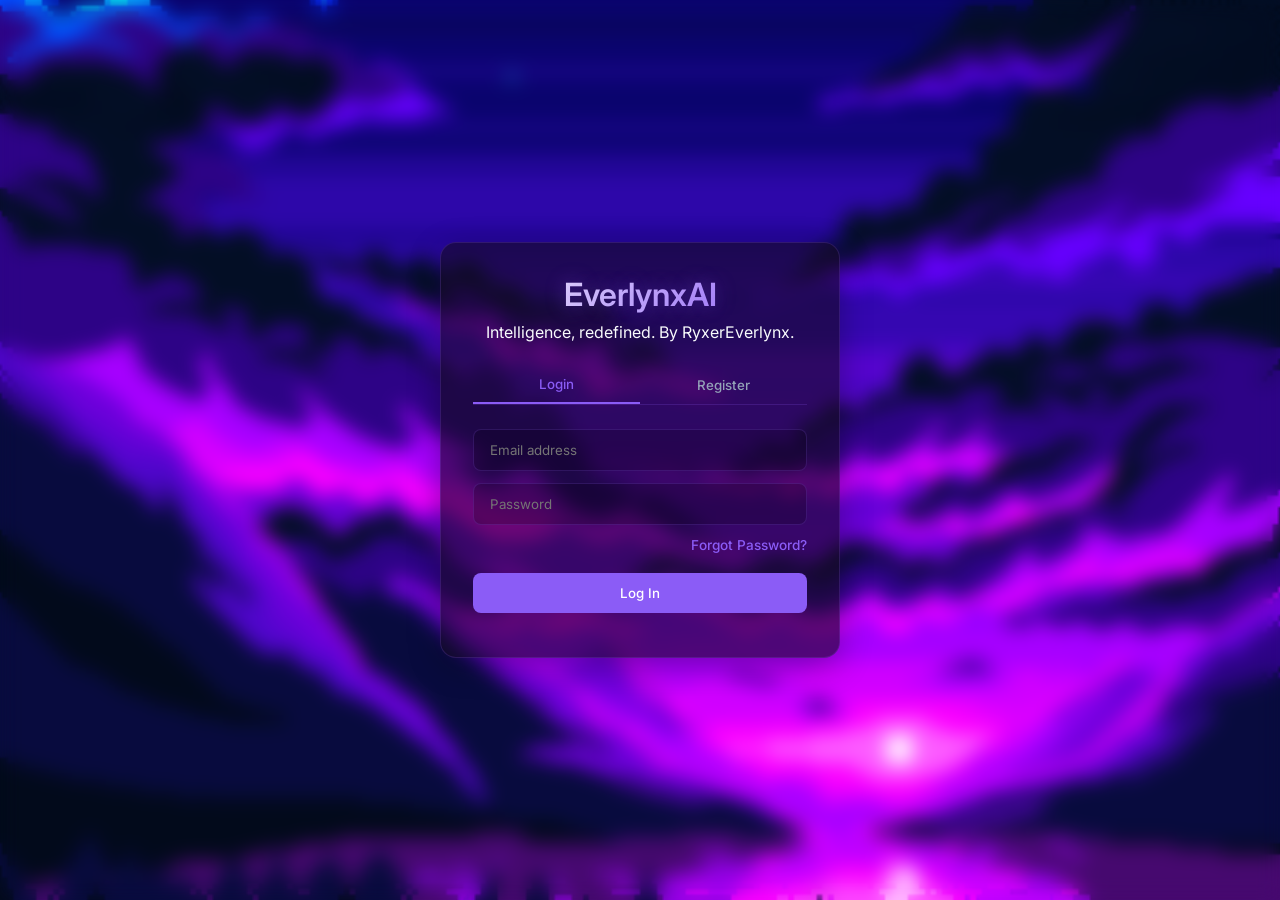
==== commit fbfe9604: "Update index.html" ====
--- a/ai/index.html
+++ b/ai/index.html
@@ -141,4 +141,4 @@
 
     <script src="script.js"></script>
 </body>
-</html>+</html>
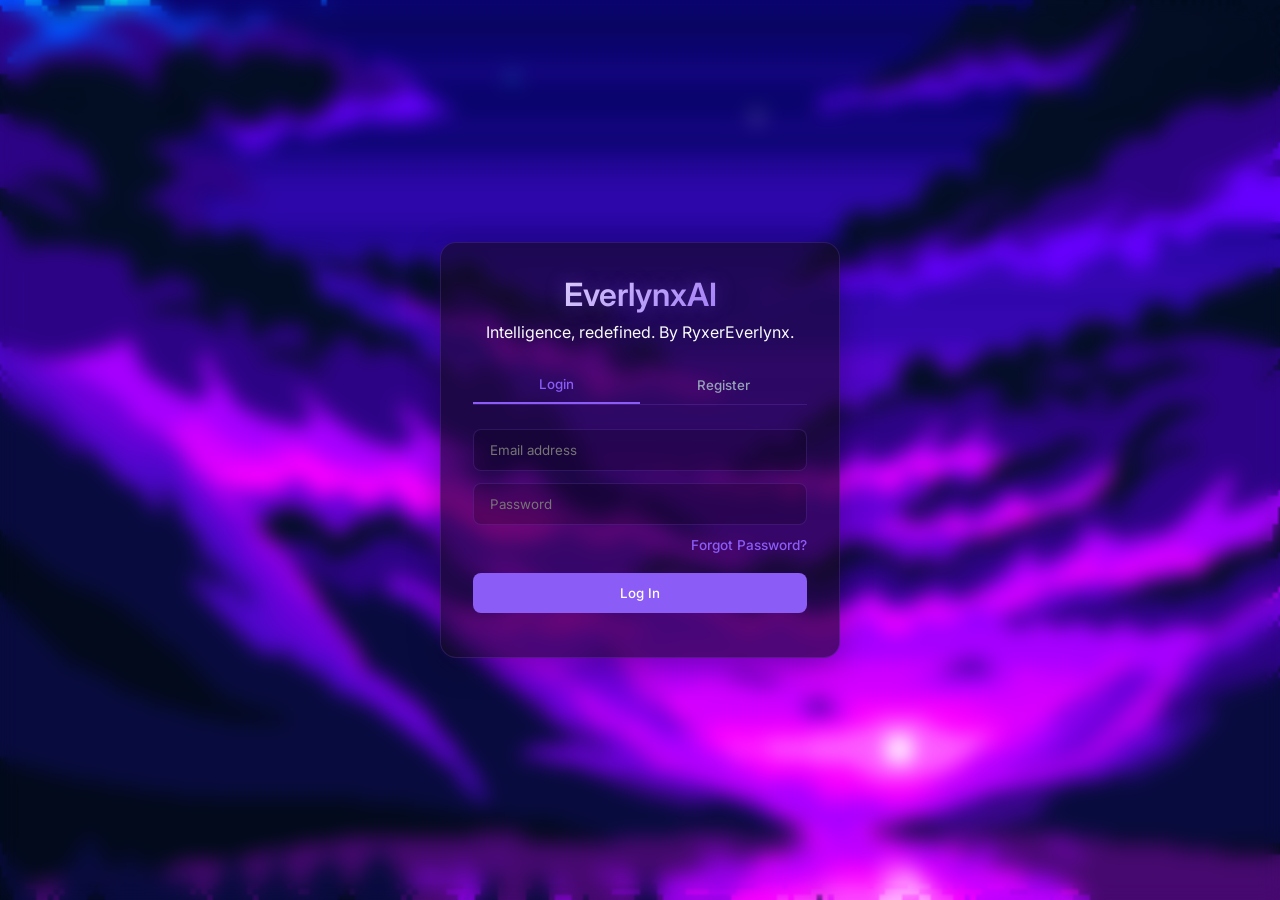
==== commit ea3d5445: "Update index.html" ====
--- a/ai/index.html
+++ b/ai/index.html
@@ -3,7 +3,8 @@
 <head>
     <meta charset="UTF-8">
     <meta name="viewport" content="width=device-width, initial-scale=1.0">
-    <title>EverlynxAI | Created by RyxerYT</title>
+    <title>EverlynxAI </title>
+    <link href="assets/avatar.png" rel="icon" />
     <link rel="stylesheet" href="style.css">
     <link rel="stylesheet" href="https://cdnjs.cloudflare.com/ajax/libs/font-awesome/6.4.0/css/all.min.css">
     <link href="https://fonts.googleapis.com/css2?family=Inter:wght@300;400;500;600&display=swap" rel="stylesheet">
--- a/ai/style.css
+++ b/ai/style.css
@@ -286,4 +286,4 @@
 [data-theme="light"] .code-wrapper { background: #f1f5f9; border-color: #cbd5e1; box-shadow: 0 4px 12px rgba(0,0,0,0.05); }
 [data-theme="light"] .code-header { background: #e2e8f0; color: #475569; }
 [data-theme="light"] .code-wrapper code { color: #0f172a; }
-[data-theme="light"] .inline-code { background: #e2e8f0; color: #ef4444; }+[data-theme="light"] .inline-code { background: #e2e8f0; color: #ef4444; }
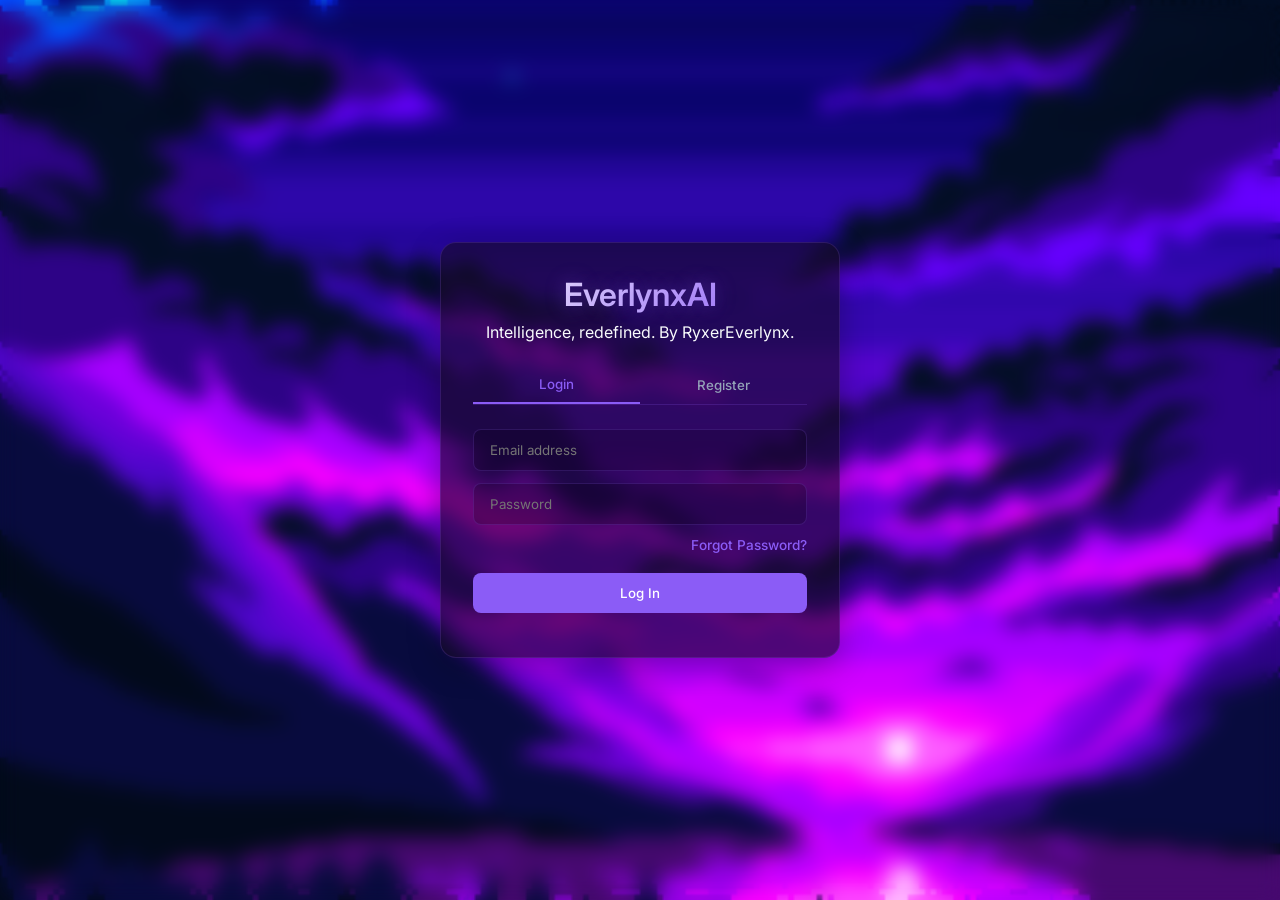
==== commit 055db252: "Add files via upload" ====
--- a/ai/index.html
+++ b/ai/index.html
@@ -57,6 +57,7 @@
 
             <nav class="sidebar-nav">
                 <div class="nav-section">
+                    
                     <h4>Settings</h4>
                     <button class="nav-btn" id="open-settings-btn"><i class="fa-solid fa-sliders"></i> Preferences</button>
                     <button class="nav-btn" id="clear-chat-btn"><i class="fa-solid fa-trash-can"></i> Clear History</button>
@@ -87,7 +88,7 @@
             </div>
 
             <button id="logout-btn" class="nav-btn danger"><i class="fa-solid fa-right-from-bracket"></i> Disconnect</button>
-            <div class="creator-tag">Created by RyxerYT</div>
+            <div class="creator-tag">Created by <a class="text-link" href="\index.html">RyxerYT</a></div>
         </aside>
 
         <main class="chat-container">
@@ -142,4 +143,4 @@
 
     <script src="script.js"></script>
 </body>
-</html>
+</html>
--- a/ai/style.css
+++ b/ai/style.css
@@ -153,7 +153,7 @@
 .creator-tag { text-align: center; font-size: 0.75rem; color: var(--text-muted); }
 
 /* Main Chat Area */
-.chat-container { flex: 1; display: flex; flex-direction: column; position: relative; max-width: 1000px; margin: 0 auto; width: 100%; }
+.chat-container { flex: 1; display: flex; flex-direction: column; position: relative; max-width: 1400px; margin: 0 auto; width: 100%; }
 .chat-header { padding: 16px 24px; display: flex; align-items: center; gap: 16px; margin-bottom: 16px; }
 .ai-status { display: flex; align-items: center; gap: 12px; }
 .ai-avatar { width: 40px; height: 40px; border-radius: 50%; background: var(--primary); display: flex; align-items: center; justify-content: center; color: #fff; font-size: 1.2rem; }
@@ -287,3 +287,19 @@
 [data-theme="light"] .code-header { background: #e2e8f0; color: #475569; }
 [data-theme="light"] .code-wrapper code { color: #0f172a; }
 [data-theme="light"] .inline-code { background: #e2e8f0; color: #ef4444; }
+
+
+/* =========================================================
+   SYSTEM ANIMATIONS & EASTER EGGS
+   ========================================================= */
+.shake-anim {
+    animation: destructShake 0.4s cubic-bezier(.36,.07,.19,.97) both infinite;
+}
+
+@keyframes destructShake {
+    0% { transform: translate(0, 0) rotate(0deg); }
+    25% { transform: translate(-4px, 4px) rotate(-1deg); }
+    50% { transform: translate(4px, -2px) rotate(1deg); }
+    75% { transform: translate(-4px, -4px) rotate(-1deg); }
+    100% { transform: translate(4px, 4px) rotate(0deg); }
+}
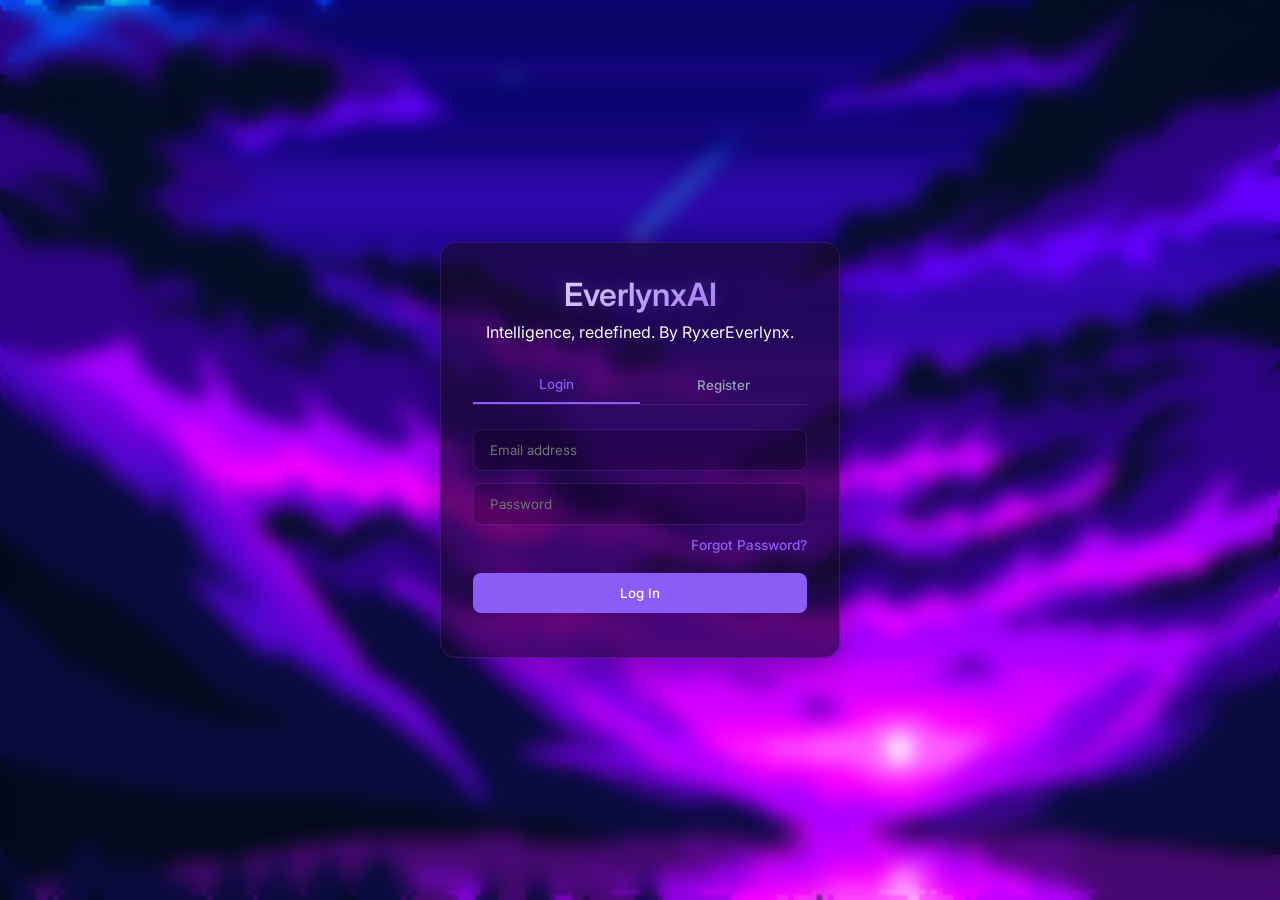
==== commit 970a9b4a: "Update index.html" ====
--- a/ai/index.html
+++ b/ai/index.html
@@ -140,7 +140,31 @@
             </div>
         </div>
     </div>
-
+<div id="feedback-modal" class="modal-overlay" style="display: none;">
+    <div class="modal-content glass-panel">
+        <span class="close-modal">&times;</span>
+        <h3>System Feedback</h3>
+        <p>Report issues or upload screenshots.</p>
+        
+        <form id="feedback-form" action="https://api.web3forms.com/submit" method="POST" enctype="multipart/form-data">
+            <input type="hidden" name="access_key" value="acec2223-6100-4936-8b2f-27029081fc18">
+            <input type="hidden" name="subject" value="New AI Feedback with Screenshot">
+            
+            <textarea name="message" placeholder="Describe the issue..." required></textarea>
+            <div id="image-preview-container" style="display: none; margin-bottom: 15px;">
+                <img id="feedback-preview" src="" style="width: 100%; border-radius: 8px; border: 1px solid var(--glass-border);">
+            </div>
+            <div class="file-upload-wrapper">
+                <label for="feedback-image" class="file-label">
+                    <i class="fa-solid fa-camera"></i> Attach Screenshot (Optional)
+                </label>
+                <input type="file" id="feedback-image" name="attachment" accept="image/*">
+            </div>
+            
+            <button type="submit" class="primary-btn">Transmit Feedback</button>
+        </form>
+    </div>
+</div>
     <script src="script.js"></script>
 </body>
-</html>+</html>
